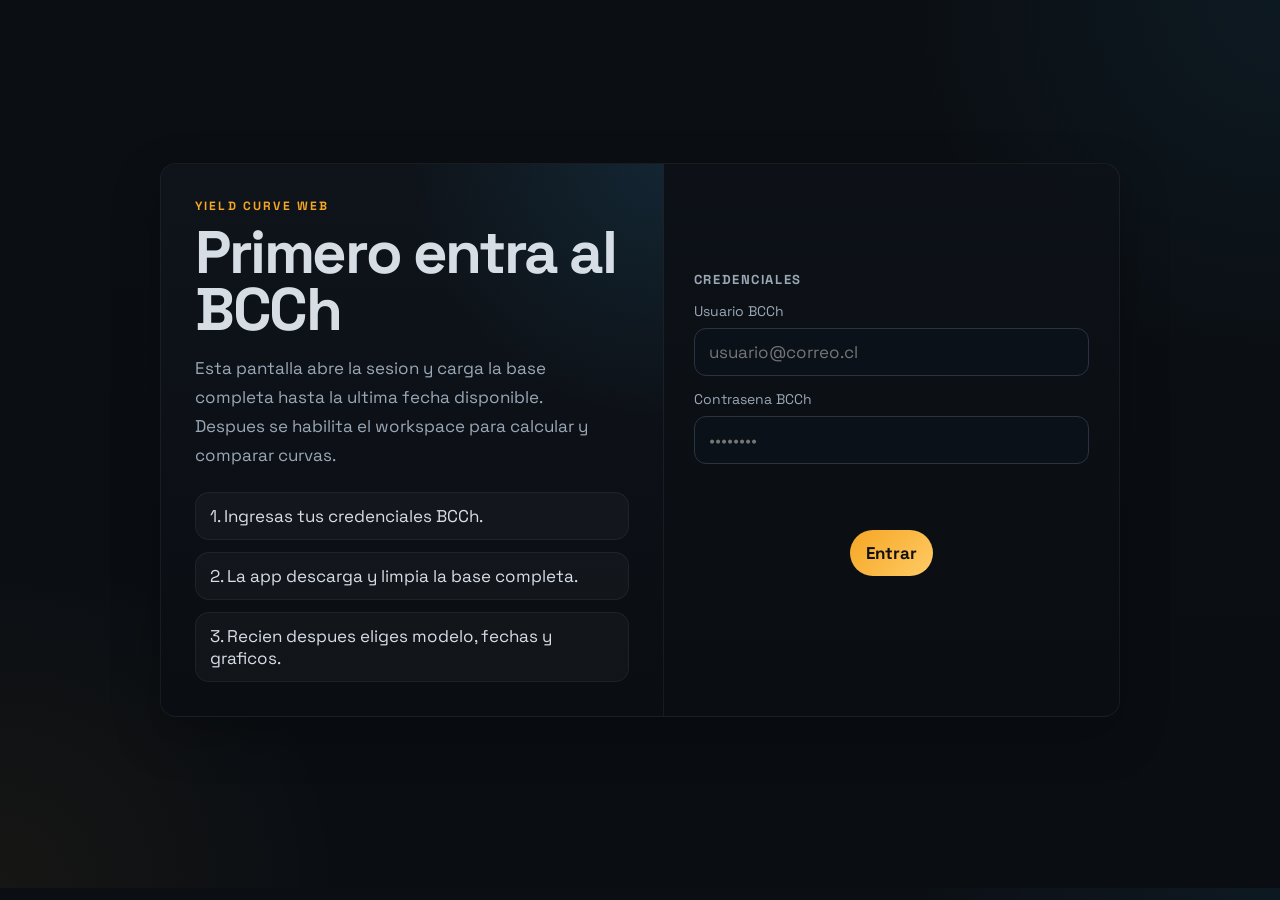
==== docs/index.html @ e5b8d844 "Publish static frontend from docs for GitHub Pages" ====
<!doctype html>
<html lang="es">
<head>
  <meta charset="utf-8" />
  <meta name="viewport" content="width=device-width, initial-scale=1" />
  <title>Yield Curve Web</title>
  <script src="https://cdn.plot.ly/plotly-2.35.2.min.js"></script>
  <script src="./config.js"></script>
  <link rel="preconnect" href="https://fonts.googleapis.com">
  <link rel="preconnect" href="https://fonts.gstatic.com" crossorigin>
  <link href="https://fonts.googleapis.com/css2?family=Space+Grotesk:wght@400;500;700&family=IBM+Plex+Mono:wght@400;500&display=swap" rel="stylesheet">
  <style>
    :root {
      --bg: #0b0f14;
      --panel: rgba(13, 18, 24, 0.96);
      --panel-2: rgba(10, 14, 19, 0.99);
      --line: #2a3441;
      --text: #d7dde5;
      --muted: #9aa7b5;
      --accent: #f5a623;
      --accent-2: #35c2ff;
      --accent-3: #7ae582;
      --shadow: 0 28px 90px rgba(0, 0, 0, 0.38);
    }
    * { box-sizing: border-box; }
    html, body {
      margin: 0;
      background:
        radial-gradient(circle at 100% 0%, rgba(53,194,255,.06), transparent 24%),
        radial-gradient(circle at 0% 100%, rgba(245,166,35,.05), transparent 22%),
        linear-gradient(180deg, #0b0f14 0%, #0a0e13 100%);
      color: var(--text);
      font-family: "Space Grotesk", sans-serif;
      font-size: 17px;
    }
    .shell {
      max-width: 1760px;
      margin: 0 auto;
      padding: 16px 18px 24px;
    }
    .hidden {
      display: none !important;
    }
    .hero {
      background: linear-gradient(180deg, var(--panel), var(--panel-2));
      border: 1px solid rgba(255,255,255,.06);
      border-radius: 16px;
      box-shadow: 0 18px 48px rgba(0, 0, 0, 0.28);
      padding: 22px 24px;
      margin-bottom: 14px;
    }
    .eyebrow {
      color: var(--accent);
      text-transform: uppercase;
      letter-spacing: .18em;
      font-size: 12px;
      font-weight: 700;
      margin-bottom: 10px;
    }
    h1 {
      margin: 0;
      font-size: clamp(34px, 5vw, 60px);
      line-height: .95;
      letter-spacing: -.04em;
    }
    .hero-copy {
      margin-top: 14px;
      color: var(--muted);
      max-width: 900px;
      line-height: 1.6;
    }
    .layout {
      display: block;
    }
    .auth-shell {
      min-height: calc(100vh - 52px);
      display: grid;
      place-items: center;
    }
    .card {
      background: linear-gradient(180deg, var(--panel), var(--panel-2));
      border: 1px solid rgba(255,255,255,.06);
      border-radius: 16px;
      box-shadow: 0 18px 48px rgba(0, 0, 0, 0.28);
    }
    .auth-card {
      width: min(960px, 100%);
      display: grid;
      grid-template-columns: 1.05fr .95fr;
      overflow: hidden;
    }
    .auth-hero {
      padding: 34px;
      border-right: 1px solid rgba(255,255,255,.06);
      background:
        radial-gradient(circle at top right, rgba(53,194,255,.10), transparent 34%),
        linear-gradient(180deg, rgba(15, 20, 27, 0.99), rgba(10, 14, 19, 0.99));
    }
    .auth-copy {
      margin-top: 16px;
      max-width: 420px;
      line-height: 1.7;
      color: var(--muted);
    }
    .auth-list {
      margin: 22px 0 0;
      padding: 0;
      list-style: none;
      display: grid;
      gap: 12px;
      color: var(--text);
    }
    .auth-list li {
      padding: 12px 14px;
      border-radius: 14px;
      background: rgba(255,255,255,.03);
      border: 1px solid rgba(255,255,255,.05);
    }
    .auth-form {
      padding: 30px;
      display: flex;
      flex-direction: column;
      justify-content: center;
    }
    .auth-actions {
      display: flex;
      gap: 10px;
      flex-wrap: wrap;
      margin-top: 52px;
      justify-content: center;
    }
    .auth-status {
      margin-top: 14px;
      min-height: 20px;
      color: var(--muted);
      font-size: 13px;
      text-align: center;
    }
    .main {
      padding: 14px 18px 22px;
    }
    .section-title {
      margin: 0 0 14px;
      color: var(--muted);
      font-size: 13px;
      text-transform: uppercase;
      letter-spacing: .12em;
    }
    .field {
      margin-bottom: 14px;
    }
    .field label {
      display: block;
      font-size: 14px;
      color: var(--muted);
      margin-bottom: 8px;
    }
    .field input, .field select {
      width: 100%;
      background: #0a1118;
      color: var(--text);
      border: 1px solid var(--line);
      border-radius: 12px;
      padding: 12px 14px;
      font: inherit;
      outline: none;
    }
    .field input:focus, .field select:focus {
      border-color: rgba(53,194,255,.55);
      box-shadow: 0 0 0 4px rgba(53,194,255,.12);
    }
    .chip-grid {
      display: flex;
      flex-wrap: wrap;
      gap: 8px;
    }
    .chip-grid.model-chips {
      padding: 12px;
      border: 1px solid rgba(255,255,255,.08);
      border-radius: 14px;
      background: #0a1118;
      min-height: 56px;
    }
    .chip {
      padding: 8px 12px;
      border-radius: 999px;
      border: 1px solid rgba(255,255,255,.08);
      background: rgba(255,255,255,.03);
      color: var(--text);
      font-size: 12px;
      cursor: pointer;
      user-select: none;
    }
    .chip.active {
      background: rgba(245,166,35,.12);
      color: #ffd57a;
      border-color: rgba(245,166,35,.35);
    }
    .btn-row {
      display: flex;
      gap: 10px;
      flex-wrap: wrap;
      margin-top: 18px;
    }
    .btn {
      border: 0;
      border-radius: 999px;
      padding: 12px 16px;
      font: inherit;
      font-weight: 700;
      cursor: pointer;
    }
    .btn-primary {
      background: linear-gradient(135deg, var(--accent), #ffcb66);
      color: #111;
    }
    .btn-ghost {
      background: rgba(255,255,255,.04);
      color: var(--text);
      border: 1px solid rgba(255,255,255,.08);
    }
    .tabs {
      display: flex;
      gap: 22px;
      flex-wrap: wrap;
      margin-bottom: 18px;
      padding-bottom: 10px;
      border-bottom: 1px solid rgba(255,255,255,.08);
    }
    .tab {
      padding: 6px 0 10px;
      border-radius: 0;
      border: 0;
      color: var(--muted);
      cursor: pointer;
      font-weight: 700;
      font-size: 15px;
      position: relative;
    }
    .tab.active {
      color: var(--text);
      background: transparent;
    }
    .tab.active::after {
      content: "";
      position: absolute;
      left: 0;
      right: 0;
      bottom: -11px;
      height: 2px;
      background: #ff5c5c;
      border-radius: 999px;
    }
    .tabpanel {
      display: none;
    }
    .tabpanel.active {
      display: block;
    }
    .copy-block {
      color: var(--muted);
      line-height: 1.7;
      margin-bottom: 22px;
      max-width: 980px;
    }
    .copy-block h2 {
      margin: 0 0 14px;
      color: var(--text);
      font-size: 30px;
      letter-spacing: -.03em;
    }
    .copy-block h3 {
      margin: 28px 0 12px;
      color: var(--text);
      font-size: 18px;
      letter-spacing: -.02em;
    }
    .copy-block p,
    .copy-block ul {
      margin: 0 0 12px;
    }
    .copy-block ul {
      padding-left: 18px;
    }
    .copy-block code {
      padding: 2px 6px;
      border-radius: 8px;
      background: rgba(53,194,255,.09);
      border: 1px solid rgba(53,194,255,.15);
      color: #8ce7ff;
      font-family: "IBM Plex Mono", monospace;
      font-size: 12px;
    }
    .copy-block .model-label {
      display: inline-block;
      margin: 8px 0 4px;
      padding: 4px 8px;
      border-radius: 8px;
      background: rgba(245,166,35,.1);
      border: 1px solid rgba(245,166,35,.16);
      color: #ffd57a;
      font-family: "IBM Plex Mono", monospace;
      font-size: 12px;
      font-weight: 700;
    }
    .table-wrap {
      overflow: auto;
      border: 1px solid rgba(255,255,255,.06);
      border-radius: 16px;
      background: #0a0f14;
    }
    .data-toolbar {
      display: flex;
      gap: 12px;
      justify-content: space-between;
      align-items: center;
      flex-wrap: wrap;
      margin-bottom: 14px;
    }
    .data-controls {
      display: flex;
      gap: 12px;
      align-items: center;
      flex-wrap: wrap;
    }
    .mini-field {
      display: flex;
      gap: 8px;
      align-items: center;
      color: var(--muted);
      font-size: 13px;
    }
    .mini-field select {
      min-width: 140px;
      background: #0a1118;
      color: var(--text);
      border: 1px solid var(--line);
      border-radius: 10px;
      padding: 10px 12px;
      font: inherit;
    }
    .compare-picker {
      display: flex;
      gap: 10px;
      align-items: center;
      flex-wrap: wrap;
      margin-bottom: 10px;
    }
    .compare-picker select {
      flex: 1 1 180px;
      background: #0a1118;
      color: var(--text);
      border: 1px solid var(--line);
      border-radius: 12px;
      padding: 12px 14px;
      font: inherit;
      outline: none;
    }
    table {
      width: 100%;
      border-collapse: collapse;
      min-width: 760px;
    }
    th, td {
      padding: 12px 14px;
      border-bottom: 1px solid rgba(255,255,255,.06);
      text-align: left;
      font-size: 13px;
    }
    th {
      color: var(--muted);
      font-weight: 700;
      position: sticky;
      top: 0;
      background: #11161d;
    }
    .data-summary {
      margin-bottom: 14px;
      color: var(--muted);
      font-size: 13px;
    }
    .toolbar {
      display: flex;
      gap: 12px;
      justify-content: space-between;
      align-items: center;
      flex-wrap: wrap;
      margin-bottom: 12px;
      padding-bottom: 12px;
      border-bottom: 1px solid rgba(255,255,255,.06);
    }
    .model-heading {
      margin: 0 0 12px;
      color: var(--text);
      font-size: 22px;
      letter-spacing: -.02em;
    }
    .model-form {
      display: grid;
      gap: 12px;
      margin-bottom: 14px;
    }
    .model-grid {
      display: grid;
      grid-template-columns: 1fr 1fr;
      gap: 14px;
      margin-top: 10px;
    }
    .chart-card-title {
      margin: 0 0 10px;
      color: var(--text);
      font-size: 16px;
      font-weight: 700;
    }
    .download-row {
      display: grid;
      grid-template-columns: 1fr 1fr;
      gap: 18px;
      margin-top: 14px;
    }
    .download-row.single {
      grid-template-columns: 1fr;
    }
    .hidden-download {
      visibility: hidden;
    }
    .badges {
      display: flex;
      gap: 10px;
      flex-wrap: wrap;
    }
    .badge {
      font-family: "IBM Plex Mono", monospace;
      font-size: 12px;
      color: var(--muted);
      padding: 8px 10px;
      border-radius: 999px;
      background: rgba(255,255,255,.03);
      border: 1px solid rgba(255,255,255,.06);
    }
    .chart {
      width: 100%;
      height: 540px;
      border-radius: 14px;
      overflow: hidden;
      background: #11161d;
    }
    .chart + .chart {
      margin-top: 16px;
    }
    .status {
      margin-top: 14px;
      font-size: 13px;
      color: var(--muted);
      min-height: 20px;
    }
    @media (max-width: 1080px) {
      .auth-card { grid-template-columns: 1fr; }
      .auth-hero { border-right: 0; border-bottom: 1px solid rgba(255,255,255,.06); }
      .model-grid, .download-row { grid-template-columns: 1fr; }
      .chart { height: 430px; }
    }
  </style>
</head>
<body>
  <div class="shell">
    <section class="auth-shell" id="authScreen">
      <div class="card auth-card">
        <div class="auth-hero">
          <div class="eyebrow">Yield Curve Web</div>
          <h1>Primero entra al BCCh</h1>
          <div class="auth-copy">
            Esta pantalla abre la sesion y carga la base completa hasta la ultima fecha disponible. Despues se habilita el workspace para calcular y comparar curvas.
          </div>
          <ul class="auth-list">
            <li>1. Ingresas tus credenciales BCCh.</li>
            <li>2. La app descarga y limpia la base completa.</li>
            <li>3. Recien despues eliges modelo, fechas y graficos.</li>
          </ul>
        </div>
        <div class="auth-form">
          <h3 class="section-title">Credenciales</h3>
          <div class="field">
            <label>Usuario BCCh</label>
            <input id="user" type="text" placeholder="usuario@correo.cl" />
          </div>
          <div class="field">
            <label>Contrasena BCCh</label>
            <input id="password" type="password" placeholder="••••••••" />
          </div>
          <div class="auth-actions">
            <button class="btn btn-primary" id="loginBtn">Entrar</button>
          </div>
          <div class="auth-status" id="authStatus"></div>
        </div>
      </div>
    </section>

    <section class="hero hidden" id="workspaceHero">
      <div class="eyebrow">Yield Curve Web</div>
      <h1>Workspace de curvas</h1>
      <div class="hero-copy">
        La base ya esta cargada. Ahora puedes elegir modelo, ajustar parametros y graficar varias fechas sin volver a autenticarte.
      </div>
    </section>

    <section class="layout hidden" id="workspaceLayout">
      <main class="card main">
        <div class="tabs">
          <div class="tab active" data-panel="modelo">Modelo</div>
          <div class="tab" data-panel="datos">Datos</div>
          <div class="tab" data-panel="nelson-siegel">Nelson-Siegel</div>
          <div class="tab" data-panel="svensson">Svensson</div>
          <div class="tab" data-panel="cubic-spline">Cubic spline</div>
        </div>

        <div class="tabpanel active" id="panel-modelo">
          <div class="copy-block">
            <h3>Qué hace la app</h3>
            <p>Esta app estima una curva de tasas a partir de observaciones efectivas de mercado.</p>
            <p>Usa varios enfoques:</p>
            <ul>
              <li><code>Nelson-Siegel clásico</code>: ajusta factores <code>level</code>, <code>slope</code> y <code>curvature</code> por fecha.</li>
              <li><code>Nelson-Siegel-Svensson</code>: extiende Nelson-Siegel con un segundo factor de curvatura.</li>
              <li><code>Cubic spline</code>: interpola una curva suave directamente sobre los nodos observados.</li>
            </ul>

            <h3>Cómo entran los datos</h3>
            <p>La app trabaja solo con datos efectivos.</p>
            <ul>
              <li><code>BCCh</code>: descarga series desde el servicio <code>SieteRestWS</code> usando tus credenciales.</li>
              <li><code>CSV</code>: en la versión Streamlit permite cargar un archivo local con columna <code>Date</code> y columnas de tasas.</li>
            </ul>
            <p>En esta web, la base se carga primero desde BCCh y luego se usa el dataset limpio para todos los calculos.</p>

            <h3>Limpieza de datos</h3>
            <p>Antes de estimar, la app:</p>
            <ul>
              <li>convierte <code>Date</code> a fecha</li>
              <li>convierte las columnas de tasas a numericas</li>
              <li>elimina cualquier fila que tenga <code>NA</code> en alguna tasa seleccionada</li>
            </ul>
            <p>Las curvas se calculan sobre el dataset limpio que ves en la pestana <code>Datos</code>.</p>

            <h3>Cómo se calcula cada modelo</h3>
            <div class="model-label">Nelson-Siegel</div>
            <ul>
              <li>toma una seccion transversal de tasas por fecha</li>
              <li>construye las cargas de <code>level</code>, <code>slope</code> y <code>curvature</code></li>
              <li>usa <code>lambda = 0.0609</code> fijo, siguiendo el notebook original</li>
              <li>estima los betas por minimos cuadrados</li>
              <li>reconstruye una curva continua sobre la duracion</li>
            </ul>

            <div class="model-label">Svensson</div>
            <ul>
              <li>agrega un cuarto factor de curvatura</li>
              <li>usa dos parametros <code>lambda</code></li>
              <li>estima betas por minimos cuadrados</li>
            </ul>

            <div class="model-label">Cubic spline</div>
            <ul>
              <li>toma solo las tasas observadas disponibles</li>
              <li>ajusta una interpolacion cubica natural</li>
              <li>produce una curva suave sin factores latentes</li>
            </ul>

            <h3>Cómo leer los gráficos</h3>
            <ul>
              <li><code>Tasas observadas</code>: puntos efectivos disponibles en la fecha elegida.</li>
              <li><code>Curva estimada</code>: linea ajustada por el modelo.</li>
              <li><code>Factores</code>: evolucion temporal de los parametros estimados.</li>
            </ul>
          </div>
        </div>

        <div class="tabpanel" id="panel-datos">
          <h2 style="margin: 0 0 14px; font-size: 26px; letter-spacing: -.03em;">Datos limpios usados en la estimación</h2>
          <div class="data-summary" id="dataSummary">Base no cargada.</div>
          <div class="data-toolbar">
            <div class="data-controls">
              <label class="mini-field">
                Ordenar por
                <select id="dataSortColumn"></select>
              </label>
              <label class="mini-field">
                Orden
                <select id="dataSortDirection">
                  <option value="desc">Descendente</option>
                  <option value="asc">Ascendente</option>
                </select>
              </label>
              <label class="mini-field">
                Filas
                <select id="dataRowLimit">
                  <option value="10" selected>10</option>
                  <option value="25">25</option>
                  <option value="50">50</option>
                  <option value="100">100</option>
                </select>
              </label>
            </div>
            <a class="btn btn-ghost hidden" id="downloadCleanDataBtn" href="#" download="rates_input_clean.csv">Descargar datos limpios</a>
          </div>
          <div class="table-wrap">
            <table id="dataTable">
              <thead id="dataTableHead"></thead>
              <tbody id="dataTableBody"></tbody>
            </table>
          </div>
        </div>

        <div class="tabpanel" id="panel-nelson-siegel">
          <h2 class="model-heading">Ajuste Nelson-Siegel clásico</h2>
          <div class="model-form">
            <div class="field">
              <label>Columnas para ajuste</label>
              <div id="nsColumns" class="chip-grid model-chips"></div>
            </div>
            <div class="field">
              <label>Lambda</label>
              <input id="nsLambda" type="number" step="0.0001" value="0.0609" />
            </div>
            <div class="field">
              <label>Fecha base</label>
              <select id="nsBaseDate"></select>
            </div>
            <div class="field">
              <label>Fechas a comparar</label>
              <div class="compare-picker">
                <select id="nsCompareYear"></select>
                <select id="nsCompareMonth"></select>
                <select id="nsCompareDay"></select>
              </div>
              <div id="nsCompareDates" class="chip-grid model-chips"></div>
            </div>
            <div class="btn-row">
              <button class="btn btn-primary" id="nsRunBtn" disabled>Actualizar Nelson-Siegel</button>
            </div>
          </div>
          <div class="toolbar">
            <div class="badges">
              <div class="badge" id="metaRows">Filas: -</div>
              <div class="badge" id="metaCols">Series: -</div>
            </div>
          </div>
          <div class="model-grid">
            <div>
              <div class="chart-card-title">Factores estimados</div>
              <div id="factorChart" class="chart"></div>
            </div>
            <div>
              <div class="chart-card-title">Curvas Nelson-Siegel</div>
              <div id="curveChart" class="chart"></div>
            </div>
          </div>
          <div class="download-row">
            <a class="btn btn-ghost hidden-download" id="nsBetasDownload" href="#" download="nelson_siegel_betas.csv">Descargar betas</a>
            <a class="btn btn-ghost hidden-download" id="nsCurvesDownload" href="#" download="nelson_siegel_curves.csv">Descargar curvas</a>
          </div>
          <div class="status" id="status"></div>
        </div>

        <div class="tabpanel" id="panel-svensson">
          <h2 class="model-heading">Nelson-Siegel-Svensson</h2>
          <div class="model-form">
            <div class="field">
              <label>Columnas para Svensson</label>
              <div id="svColumns" class="chip-grid model-chips"></div>
            </div>
            <div class="field">
              <label>Lambda 1</label>
              <input id="svLambda1" type="number" step="0.0001" value="0.0609" />
            </div>
            <div class="field">
              <label>Lambda 2</label>
              <input id="svLambda2" type="number" step="0.0001" value="0.2000" />
            </div>
            <div class="field">
              <label>Fecha base</label>
              <select id="svBaseDate"></select>
            </div>
            <div class="field">
              <label>Fechas a comparar</label>
              <div class="compare-picker">
                <select id="svCompareYear"></select>
                <select id="svCompareMonth"></select>
                <select id="svCompareDay"></select>
              </div>
              <div id="svCompareDates" class="chip-grid model-chips"></div>
            </div>
            <div class="btn-row">
              <button class="btn btn-primary" id="svRunBtn" disabled>Actualizar Svensson</button>
            </div>
          </div>
          <div class="toolbar">
            <div class="badges">
              <div class="badge" id="metaRowsSv">Filas: -</div>
              <div class="badge" id="metaColsSv">Series: -</div>
            </div>
          </div>
          <div class="model-grid">
            <div>
              <div class="chart-card-title">Factores estimados</div>
              <div id="factorChartSv" class="chart"></div>
            </div>
            <div>
              <div class="chart-card-title">Curvas Svensson</div>
              <div id="curveChartSv" class="chart"></div>
            </div>
          </div>
          <div class="download-row">
            <a class="btn btn-ghost hidden-download" id="svBetasDownload" href="#" download="svensson_betas.csv">Descargar betas</a>
            <a class="btn btn-ghost hidden-download" id="svCurvesDownload" href="#" download="svensson_curves.csv">Descargar curvas</a>
          </div>
          <div class="status" id="statusSv"></div>
        </div>

        <div class="tabpanel" id="panel-cubic-spline">
          <h2 class="model-heading">Cubic spline</h2>
          <div class="model-form">
            <div class="field">
              <label>Columnas para Cubic spline</label>
              <div id="splineColumns" class="chip-grid model-chips"></div>
            </div>
            <div class="field">
              <label>Fecha base</label>
              <select id="splineBaseDate"></select>
            </div>
            <div class="field">
              <label>Fechas a comparar</label>
              <div class="compare-picker">
                <select id="splineCompareYear"></select>
                <select id="splineCompareMonth"></select>
                <select id="splineCompareDay"></select>
              </div>
              <div id="splineCompareDates" class="chip-grid model-chips"></div>
            </div>
            <div class="btn-row">
              <button class="btn btn-primary" id="splineRunBtn" disabled>Actualizar Cubic spline</button>
            </div>
          </div>
          <div class="toolbar">
            <div class="badges">
              <div class="badge" id="metaRowsSpline">Filas: -</div>
              <div class="badge" id="metaColsSpline">Series: -</div>
            </div>
          </div>
          <div class="model-grid">
            <div>
              <div class="chart-card-title">Curvas interpoladas</div>
              <div id="curveChartSpline" class="chart"></div>
            </div>
            <div>
              <div class="chart-card-title">Observadas</div>
              <div id="factorChartSpline" class="chart"></div>
            </div>
          </div>
          <div class="download-row single">
            <a class="btn btn-ghost hidden-download" id="splineCurvesDownload" href="#" download="cubic_spline_curves.csv">Descargar curvas</a>
          </div>
          <div class="status" id="statusSpline"></div>
        </div>
      </main>
    </section>
  </div>

  <script>
    const API_BASE = (window.YIELD_API_BASE_URL || "http://127.0.0.1:8000").replace(/\/$/, "");
    const DEFAULT_COLUMNS = ["TPM", "SPC_03Y", "SPC_06Y", "SPC_1Y", "SPC_2Y", "SPC_3Y", "SPC_4Y", "SPC_5Y", "SPC_10Y"];
    const tabs = document.querySelectorAll(".tab");
    const panels = document.querySelectorAll(".tabpanel");
    const authScreen = document.getElementById("authScreen");
    const workspaceHero = document.getElementById("workspaceHero");
    const workspaceLayout = document.getElementById("workspaceLayout");
    let currentData = null;
    let currentSampleRows = [];
    const currentCalculations = {
      "nelson-siegel": null,
      "svensson": null,
      "cubic-spline": null,
    };

    const modelConfigs = {
      "nelson-siegel": {
        columnsSelect: "nsColumns",
        baseDate: "nsBaseDate",
        compareYear: "nsCompareYear",
        compareMonth: "nsCompareMonth",
        compareDay: "nsCompareDay",
        compareDates: "nsCompareDates",
        runBtn: "nsRunBtn",
        curveChart: "curveChart",
        factorChart: "factorChart",
        status: "status",
        metaRows: "metaRows",
        metaCols: "metaCols",
        lambdaValue: "nsLambda",
        betasDownload: "nsBetasDownload",
        curvesDownload: "nsCurvesDownload",
      },
      "svensson": {
        columnsSelect: "svColumns",
        baseDate: "svBaseDate",
        compareYear: "svCompareYear",
        compareMonth: "svCompareMonth",
        compareDay: "svCompareDay",
        compareDates: "svCompareDates",
        runBtn: "svRunBtn",
        curveChart: "curveChartSv",
        factorChart: "factorChartSv",
        status: "statusSv",
        metaRows: "metaRowsSv",
        metaCols: "metaColsSv",
        lambda1: "svLambda1",
        lambda2: "svLambda2",
        betasDownload: "svBetasDownload",
        curvesDownload: "svCurvesDownload",
      },
      "cubic-spline": {
        columnsSelect: "splineColumns",
        baseDate: "splineBaseDate",
        compareYear: "splineCompareYear",
        compareMonth: "splineCompareMonth",
        compareDay: "splineCompareDay",
        compareDates: "splineCompareDates",
        runBtn: "splineRunBtn",
        curveChart: "curveChartSpline",
        factorChart: "factorChartSpline",
        status: "statusSpline",
        metaRows: "metaRowsSpline",
        metaCols: "metaColsSpline",
        curvesDownload: "splineCurvesDownload",
      },
    };

    function api(path) {
      return `${API_BASE}${path}`;
    }

    function setLoggedIn(loggedIn) {
      authScreen.classList.toggle("hidden", loggedIn);
      workspaceHero.classList.toggle("hidden", !loggedIn);
      workspaceLayout.classList.toggle("hidden", !loggedIn);
    }

    function setControlsEnabled(enabled) {
      Object.values(modelConfigs).forEach(config => {
        document.getElementById(config.runBtn).disabled = !enabled;
        document.getElementById(config.baseDate).disabled = !enabled;
        document.getElementById(config.compareYear).disabled = !enabled;
        document.getElementById(config.compareMonth).disabled = !enabled;
        document.getElementById(config.compareDay).disabled = !enabled;
        document.getElementById(config.compareDates).style.pointerEvents = enabled ? "auto" : "none";
        document.getElementById(config.compareDates).style.opacity = enabled ? "1" : "0.55";
        document.getElementById(config.columnsSelect).style.pointerEvents = enabled ? "auto" : "none";
        document.getElementById(config.columnsSelect).style.opacity = enabled ? "1" : "0.55";
        if (config.lambdaValue) document.getElementById(config.lambdaValue).disabled = !enabled;
        if (config.lambda1) document.getElementById(config.lambda1).disabled = !enabled;
        if (config.lambda2) document.getElementById(config.lambda2).disabled = !enabled;
      });
    }

    function activatePanel(panelName) {
      tabs.forEach(tab => tab.classList.toggle("active", tab.dataset.panel === panelName));
      panels.forEach(panel => panel.classList.toggle("active", panel.id === `panel-${panelName}`));
    }

    function modelUI(modelName) {
      const config = modelConfigs[modelName];
      return {
        status: document.getElementById(config.status),
        curveChart: config.curveChart,
        factorChart: config.factorChart,
        metaRows: document.getElementById(config.metaRows),
        metaCols: document.getElementById(config.metaCols),
      };
    }

    function updateModelMeta(modelName, rowsUsed, columns) {
      const ui = modelUI(modelName);
      ui.metaRows.textContent = `Filas: ${rowsUsed}`;
      ui.metaCols.textContent = `Series: ${columns.join(", ")}`;
    }

    function selectedColumns(modelName) {
      return [...document.getElementById(modelConfigs[modelName].columnsSelect).querySelectorAll(".chip.active")]
        .map(chip => chip.dataset.value);
    }

    function populateModelColumns(columns) {
      Object.values(modelConfigs).forEach(config => {
        const container = document.getElementById(config.columnsSelect);
        container.innerHTML = "";
        columns.forEach(column => {
          const chip = document.createElement("button");
          chip.type = "button";
          chip.className = "chip active";
          chip.dataset.value = column;
          chip.textContent = column;
          chip.addEventListener("click", () => {
            chip.classList.toggle("active");
          });
          container.appendChild(chip);
        });
      });
    }

    function fillDataSortColumns(columns) {
      const sortSelect = document.getElementById("dataSortColumn");
      sortSelect.innerHTML = "";
      columns.forEach(column => {
        const option = document.createElement("option");
        option.value = column;
        option.textContent = column;
        sortSelect.appendChild(option);
      });
      if (columns.includes("Date")) {
        sortSelect.value = "Date";
      }
    }

    function renderSampleTable(rows) {
      const head = document.getElementById("dataTableHead");
      const body = document.getElementById("dataTableBody");
      head.innerHTML = "";
      body.innerHTML = "";
      if (!rows || rows.length === 0) {
        document.getElementById("dataSummary").textContent = "No hay filas disponibles para mostrar.";
        return;
      }

      const columns = Object.keys(rows[0]);
      const headRow = document.createElement("tr");
      columns.forEach(column => {
        const th = document.createElement("th");
        th.textContent = column;
        headRow.appendChild(th);
      });
      head.appendChild(headRow);

      rows.forEach(row => {
        const tr = document.createElement("tr");
        columns.forEach(column => {
          const td = document.createElement("td");
          const value = row[column];
          td.textContent = typeof value === "number" ? value.toFixed(4) : value;
          tr.appendChild(td);
        });
        body.appendChild(tr);
      });
    }

    function updateDataTable() {
      if (!currentSampleRows || currentSampleRows.length === 0) {
        renderSampleTable([]);
        return;
      }

      const sortColumn = document.getElementById("dataSortColumn").value || "Date";
      const sortDirection = document.getElementById("dataSortDirection").value || "desc";
      const rowLimit = Number(document.getElementById("dataRowLimit").value || 25);
      const sortedRows = [...currentSampleRows].sort((left, right) => {
        const a = left[sortColumn];
        const b = right[sortColumn];
        if (sortColumn === "Date") {
          return sortDirection === "asc"
            ? String(a).localeCompare(String(b))
            : String(b).localeCompare(String(a));
        }
        const aNum = Number(a);
        const bNum = Number(b);
        return sortDirection === "asc" ? aNum - bNum : bNum - aNum;
      });
      renderSampleTable(sortedRows.slice(0, rowLimit));
    }

    tabs.forEach(tab => {
      tab.addEventListener("click", () => {
        activatePanel(tab.dataset.panel);
      });
    });

    function curveTraces(curves) {
      const palette = [
        { line: "#f5a623", point: "#ffd166" },
        { line: "#35c2ff", point: "#7ae582" },
        { line: "#ff6b6b", point: "#c7f464" },
        { line: "#c792ea", point: "#82aaff" },
        { line: "#f78c6c", point: "#89ddff" },
        { line: "#addb67", point: "#f07178" }
      ];
      const traces = [];
      curves.forEach((curve, idx) => {
        const colors = palette[idx % palette.length];
        traces.push({
          x: curve.curve_months,
          y: curve.estimated,
          type: "scatter",
          mode: "lines",
          name: `Estimada ${curve.date}`,
          line: { color: colors.line, width: 3 },
          hovertemplate: "Madurez: %{x} meses<br>Tasa estimada: %{y:.4f}<extra></extra>"
        });
        traces.push({
          x: curve.observed_months,
          y: curve.observed,
          type: "scatter",
          mode: "lines+markers",
          name: `Observada ${curve.date}`,
          line: { color: colors.point, width: 1.5, dash: "dot" },
          marker: { color: colors.point, size: 9, line: { color: "#081018", width: 1 } },
          hovertemplate: "Madurez: %{x} meses<br>Tasa observada: %{y:.4f}<extra></extra>"
        });
      });
      return traces;
    }

    function factorTraces(factors) {
      const colors = ["#f5a623", "#35c2ff", "#ffd166", "#7ae582"];
      return factors.map((factor, idx) => ({
        x: factor.dates,
        y: factor.values,
        type: "scatter",
        mode: "lines",
        name: factor.name,
        line: { color: colors[idx % colors.length], width: 2 },
        hovertemplate: "Fecha: %{x}<br>Valor: %{y:.4f}<extra></extra>"
      }));
    }

    function populateDateSelectors(dates) {
      Object.values(modelConfigs).forEach(config => {
        const baseDate = document.getElementById(config.baseDate);
        const compareYear = document.getElementById(config.compareYear);
        const compareMonth = document.getElementById(config.compareMonth);
        const compareDay = document.getElementById(config.compareDay);
        const compareDates = document.getElementById(config.compareDates);
        baseDate.innerHTML = "";
        compareYear.innerHTML = "";
        compareMonth.innerHTML = "";
        compareDay.innerHTML = "";
        compareDates.innerHTML = "";

        dates.forEach((date, index) => {
          const option = document.createElement("option");
          option.value = date;
          option.textContent = date;
          if (index === dates.length - 1) option.selected = true;
          baseDate.appendChild(option);
        });

        initializeCompareSelectors(config, dates);
      });
    }

    function fillSelect(selectElement, placeholderText, values) {
      selectElement.innerHTML = "";
      const placeholder = document.createElement("option");
      placeholder.value = "";
      placeholder.textContent = placeholderText;
      placeholder.selected = true;
      selectElement.appendChild(placeholder);
      values.forEach(value => {
        const option = document.createElement("option");
        option.value = value;
        option.textContent = value;
        selectElement.appendChild(option);
      });
    }

    function initializeCompareSelectors(config, dates) {
      const compareYear = document.getElementById(config.compareYear);
      const compareMonth = document.getElementById(config.compareMonth);
      const compareDay = document.getElementById(config.compareDay);
      const years = [...new Set(dates.map(date => date.slice(0, 4)))];
      fillSelect(compareYear, "Año", years);
      fillSelect(compareMonth, "Mes", []);
      fillSelect(compareDay, "Día", []);
    }

    function updateCompareMonthOptions(config, dates) {
      const compareYear = document.getElementById(config.compareYear).value;
      const compareMonth = document.getElementById(config.compareMonth);
      const compareDay = document.getElementById(config.compareDay);
      if (!compareYear) {
        fillSelect(compareMonth, "Mes", []);
        fillSelect(compareDay, "Día", []);
        return;
      }

      const months = [...new Set(
        dates
          .filter(date => date.startsWith(compareYear + "-"))
          .map(date => date.slice(5, 7))
      )];
      fillSelect(compareMonth, "Mes", months);
      fillSelect(compareDay, "Día", []);
    }

    function updateCompareDayOptions(config, dates) {
      const compareYear = document.getElementById(config.compareYear).value;
      const compareMonth = document.getElementById(config.compareMonth).value;
      const compareDay = document.getElementById(config.compareDay);
      if (!compareYear || !compareMonth) {
        fillSelect(compareDay, "Día", []);
        return;
      }

      const days = dates
        .filter(date => date.startsWith(`${compareYear}-${compareMonth}-`))
        .map(date => date.slice(8, 10));
      fillSelect(compareDay, "Día", days);
    }

    function addCompareDateChip(containerId, date, modelName) {
      const container = document.getElementById(containerId);
      if ([...container.querySelectorAll(".chip")].some(chip => chip.dataset.value === date)) {
        return;
      }
      if (container.querySelectorAll(".chip").length >= 5) {
        return;
      }

      const chip = document.createElement("button");
      chip.type = "button";
      chip.className = "chip active";
      chip.dataset.value = date;
      chip.textContent = `${date} ×`;
      chip.addEventListener("click", () => {
        chip.remove();
        if (currentCalculations[modelName]) {
          plotCurves(modelName);
        }
      });
      container.appendChild(chip);
      if (currentCalculations[modelName]) {
        plotCurves(modelName);
      }
    }

    function csvUrlFromRows(rows) {
      if (!rows || rows.length === 0) {
        return null;
      }
      const headers = Object.keys(rows[0]);
      const lines = [
        headers.join(","),
        ...rows.map(row => headers.map(header => row[header] ?? "").join(",")),
      ];
      return URL.createObjectURL(new Blob([lines.join("\n")], { type: "text/csv;charset=utf-8;" }));
    }

    function buildCurveDownloadRows(curves) {
      const rows = [];
      curves.forEach(curve => {
        curve.curve_months.forEach((month, idx) => {
          rows.push({
            Date: curve.date,
            MaturityMonths: month,
            EstimatedRate: curve.estimated[idx],
          });
        });
        curve.observed_months.forEach((month, idx) => {
          rows.push({
            Date: curve.date,
            MaturityMonths: month,
            ObservedRate: curve.observed[idx],
          });
        });
      });
      return rows;
    }

    function setDownloadLink(elementId, rows) {
      const element = document.getElementById(elementId);
      const url = csvUrlFromRows(rows);
      if (url) {
        element.href = url;
        element.classList.remove("hidden-download");
        element.classList.remove("hidden");
      } else {
        element.href = "#";
        element.classList.add("hidden-download");
      }
    }

    async function loginAndLoadData() {
      const authStatus = document.getElementById("authStatus");
      const status = modelUI("nelson-siegel").status;
      authStatus.textContent = "Cargando base BCCh...";
      status.textContent = "Cargando base BCCh...";
      currentData = null;
      Object.keys(currentCalculations).forEach(key => {
        currentCalculations[key] = null;
      });
      const payload = {
        user: document.getElementById("user").value,
        password: document.getElementById("password").value,
        start_date: "2005-01-01",
        columns: DEFAULT_COLUMNS
      };

      try {
        const response = await fetch(api("/api/login"), {
          method: "POST",
          headers: { "Content-Type": "application/json" },
          body: JSON.stringify(payload)
        });
        const data = await response.json();
        if (!response.ok) {
          throw new Error(data.detail || "No se pudo cargar la base.");
        }

        currentData = data;
        currentSampleRows = data.meta.sample_rows || [];
        populateModelColumns(data.meta.columns);
        updateModelMeta("nelson-siegel", data.meta.rows_used, data.meta.columns);
        updateModelMeta("svensson", data.meta.rows_used, data.meta.columns);
        updateModelMeta("cubic-spline", data.meta.rows_used, data.meta.columns);
        document.getElementById("dataSummary").textContent = `Filas originales: ${data.meta.raw_row_count} | Filas usadas: ${data.meta.rows_used} | Filas eliminadas por NA: ${data.meta.removed_rows}`;
        fillDataSortColumns(["Date", ...data.meta.columns]);
        updateDataTable();
        const downloadButton = document.getElementById("downloadCleanDataBtn");
        downloadButton.href = api(`/api/data/${data.data_id}/download`);
        downloadButton.classList.remove("hidden");
        populateDateSelectors(data.meta.available_dates);
        setControlsEnabled(true);
        setLoggedIn(true);
        activatePanel("modelo");
        authStatus.textContent = "";
        status.textContent = "Base cargada. Ahora configura modelo y presiona Calcular.";
      } catch (error) {
        authStatus.textContent = error.message;
        status.textContent = error.message;
      }
    }

    async function runModel(modelName) {
      const status = modelUI(modelName).status;
      if (!currentData) {
        status.textContent = "Primero debes entrar y cargar la base.";
        return;
      }

      if (selectedColumns(modelName).length < 3) {
        status.textContent = "Selecciona al menos 3 tasas para estimar el modelo.";
        return;
      }

      status.textContent = "Calculando modelo...";
      currentCalculations[modelName] = null;
      const payload = {
        data_id: currentData.data_id,
        model: modelName,
        columns: selectedColumns(modelName),
      };
      if (modelName === "nelson-siegel") {
        payload.lambda_value = Number(document.getElementById("nsLambda").value);
      }
      if (modelName === "svensson") {
        payload.lambda1 = Number(document.getElementById("svLambda1").value);
        payload.lambda2 = Number(document.getElementById("svLambda2").value);
      }

      try {
        const response = await fetch(api("/api/calculate"), {
          method: "POST",
          headers: { "Content-Type": "application/json" },
          body: JSON.stringify(payload)
        });
        const data = await response.json();
        if (!response.ok) {
          throw new Error(data.detail || "No se pudo calcular.");
        }

        currentCalculations[modelName] = data;
        updateModelMeta(modelName, data.meta.rows_used, data.meta.columns);
        populateDateSelectors(data.meta.available_dates);
        activatePanel(modelName);
        await plotCurves(modelName);
      } catch (error) {
        status.textContent = error.message;
      }
    }

    async function plotCurves(modelName) {
      const status = modelUI(modelName).status;
      const currentCalculation = currentCalculations[modelName];
      if (!currentCalculation) {
        status.textContent = "Primero debes calcular el modelo.";
        return;
      }

      const config = modelConfigs[modelName];
      const baseDate = document.getElementById(config.baseDate).value;
      const compareDates = [...document.getElementById(config.compareDates).querySelectorAll(".chip.active")]
        .map(chip => chip.dataset.value);
      const payload = {
        calc_id: currentCalculation.calc_id,
        curve_dates: [baseDate, ...compareDates.filter(date => date !== baseDate)].slice(0, 6)
      };

      status.textContent = "Graficando...";
      try {
        const response = await fetch(api("/api/plot"), {
          method: "POST",
          headers: { "Content-Type": "application/json" },
          body: JSON.stringify(payload)
        });
        const data = await response.json();
        if (!response.ok) {
          throw new Error(data.detail || "No se pudo graficar.");
        }

        const ui = modelUI(modelName);
        Plotly.newPlot(ui.curveChart, curveTraces(data.curves), {
          paper_bgcolor: "#0b1016",
          plot_bgcolor: "#0f1822",
          margin: { l: 54, r: 20, t: 18, b: 52 },
          font: { color: "#dde7f1", family: "Space Grotesk, sans-serif" },
          legend: { orientation: "h", x: 0, y: 1.08, bgcolor: "rgba(0,0,0,0)" },
          xaxis: { title: "Madurez (meses)", range: [-5, 125], gridcolor: "#223548", zerolinecolor: "#223548" },
          yaxis: { title: "Tasa", gridcolor: "#223548", zerolinecolor: "#223548" }
        }, { responsive: true, displayModeBar: false });

        if (data.factors.length > 0) {
          Plotly.newPlot(ui.factorChart, factorTraces(data.factors), {
            paper_bgcolor: "#0b1016",
            plot_bgcolor: "#0f1822",
            margin: { l: 54, r: 20, t: 18, b: 52 },
            font: { color: "#dde7f1", family: "Space Grotesk, sans-serif" },
            legend: { orientation: "h", x: 0, y: 1.08, bgcolor: "rgba(0,0,0,0)" },
            xaxis: { title: "Fecha", gridcolor: "#223548", zerolinecolor: "#223548" },
            yaxis: { title: "Factor", gridcolor: "#223548", zerolinecolor: "#223548" }
          }, { responsive: true, displayModeBar: false });
          document.getElementById(ui.factorChart).style.display = "block";
        } else if (modelName === "cubic-spline") {
          const observedOnly = data.curves.map(curve => ({
            x: curve.observed_months,
            y: curve.observed,
            type: "scatter",
            mode: "lines+markers",
            name: `Observada ${curve.date}`,
            line: { color: "#ffd166", width: 1.5, dash: "dot" },
            marker: { color: "#ffd166", size: 9, line: { color: "#081018", width: 1 } },
          }));
          Plotly.newPlot(ui.factorChart, observedOnly, {
            paper_bgcolor: "#0b1016",
            plot_bgcolor: "#0f1822",
            margin: { l: 54, r: 20, t: 18, b: 52 },
            font: { color: "#dde7f1", family: "Space Grotesk, sans-serif" },
            legend: { orientation: "h", x: 0, y: 1.08, bgcolor: "rgba(0,0,0,0)" },
            xaxis: { title: "Madurez (meses)", range: [-5, 125], gridcolor: "#223548", zerolinecolor: "#223548" },
            yaxis: { title: "Tasa observada", gridcolor: "#223548", zerolinecolor: "#223548" }
          }, { responsive: true, displayModeBar: false });
          document.getElementById(ui.factorChart).style.display = "block";
        } else {
          document.getElementById(ui.factorChart).style.display = "none";
        }

        if (config.betasDownload) {
          setDownloadLink(config.betasDownload, data.factors.length > 0 ? data.factors[0].dates.map((date, index) => {
            const row = { Date: date };
            data.factors.forEach(factor => {
              row[factor.name] = factor.values[index];
            });
            return row;
          }) : []);
        }
        setDownloadLink(config.curvesDownload, buildCurveDownloadRows(data.curves));
        activatePanel(modelName);
        status.textContent = "Grafico actualizado.";
      } catch (error) {
        status.textContent = error.message;
      }
    }

    Object.entries(modelConfigs).forEach(([modelName, config]) => {
      document.getElementById(config.compareYear).addEventListener("change", () => {
        const calculation = currentCalculations[modelName];
        const dates = calculation?.meta?.available_dates || currentData?.meta?.available_dates || [];
        updateCompareMonthOptions(config, dates);
      });
      document.getElementById(config.compareMonth).addEventListener("change", () => {
        const calculation = currentCalculations[modelName];
        const dates = calculation?.meta?.available_dates || currentData?.meta?.available_dates || [];
        updateCompareDayOptions(config, dates);
      });
      document.getElementById(config.compareDay).addEventListener("change", () => {
        const compareYear = document.getElementById(config.compareYear).value;
        const compareMonth = document.getElementById(config.compareMonth).value;
        const compareDay = document.getElementById(config.compareDay).value;
        if (compareYear && compareMonth && compareDay) {
          addCompareDateChip(config.compareDates, `${compareYear}-${compareMonth}-${compareDay}`, modelName);
          document.getElementById(config.compareDay).value = "";
        }
      });
      document.getElementById(config.baseDate).addEventListener("change", () => {
        if (currentCalculations[modelName]) {
          plotCurves(modelName);
        }
      });
    });

    setLoggedIn(false);
    setControlsEnabled(false);
    activatePanel("modelo");
    document.getElementById("loginBtn").addEventListener("click", loginAndLoadData);
    document.getElementById("dataSortColumn").addEventListener("change", updateDataTable);
    document.getElementById("dataSortDirection").addEventListener("change", updateDataTable);
    document.getElementById("dataRowLimit").addEventListener("change", updateDataTable);
    document.getElementById("nsRunBtn").addEventListener("click", () => runModel("nelson-siegel"));
    document.getElementById("svRunBtn").addEventListener("click", () => runModel("svensson"));
    document.getElementById("splineRunBtn").addEventListener("click", () => runModel("cubic-spline"));
  </script>
</body>
</html>
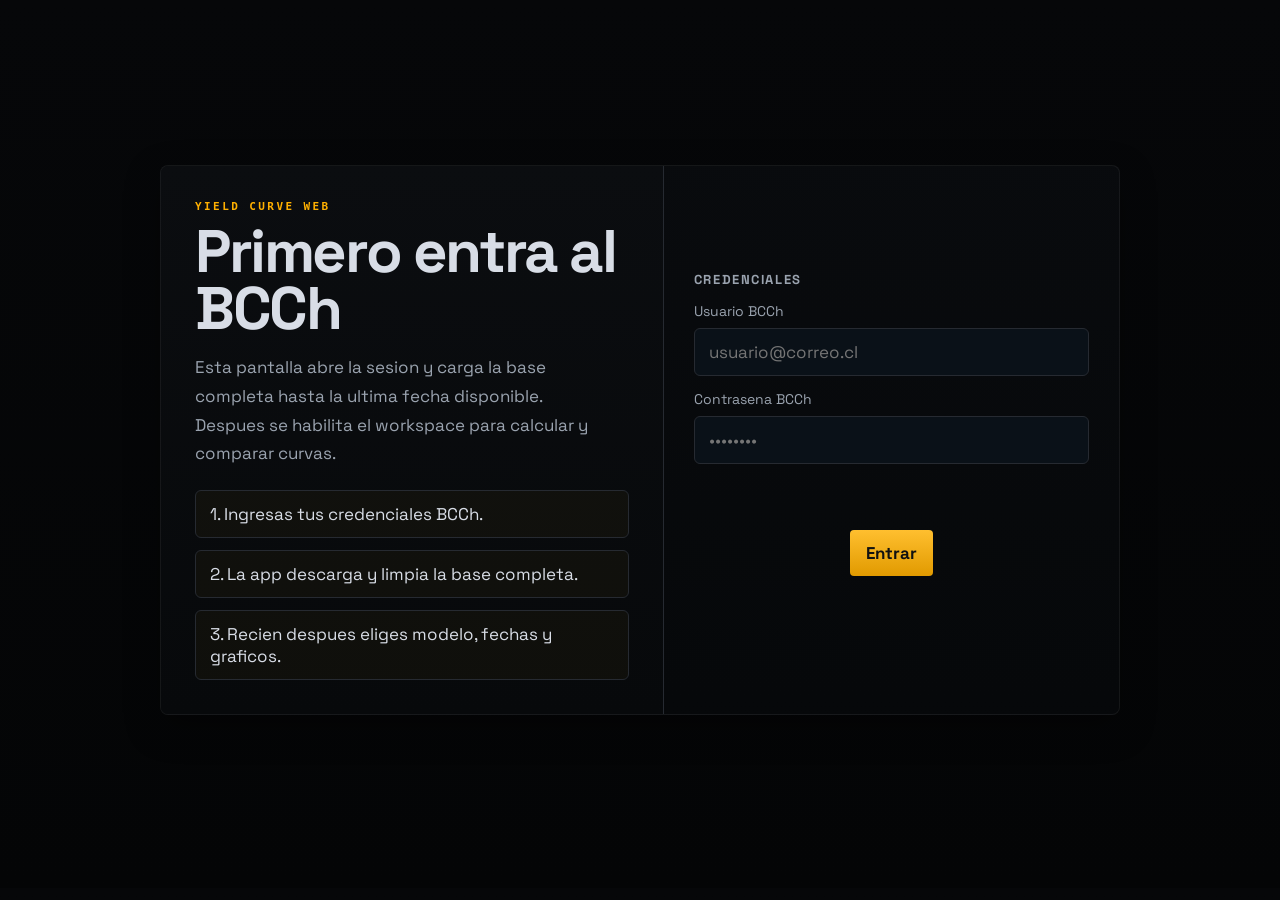
==== commit 25526afb: "Restyle frontend with Bloomberg terminal look" ====
--- a/docs/index.html
+++ b/docs/index.html
@@ -11,24 +11,23 @@
   <link href="https://fonts.googleapis.com/css2?family=Space+Grotesk:wght@400;500;700&family=IBM+Plex+Mono:wght@400;500&display=swap" rel="stylesheet">
   <style>
     :root {
-      --bg: #0b0f14;
-      --panel: rgba(13, 18, 24, 0.96);
-      --panel-2: rgba(10, 14, 19, 0.99);
-      --line: #2a3441;
-      --text: #d7dde5;
-      --muted: #9aa7b5;
-      --accent: #f5a623;
-      --accent-2: #35c2ff;
-      --accent-3: #7ae582;
-      --shadow: 0 28px 90px rgba(0, 0, 0, 0.38);
+      --bg: #050608;
+      --panel: rgba(9, 11, 14, 0.98);
+      --panel-2: rgba(6, 8, 10, 0.99);
+      --line: #262a31;
+      --line-strong: #3a2c12;
+      --text: #d8dde6;
+      --muted: #9aa3af;
+      --accent: #ffb000;
+      --accent-2: #ff7a00;
+      --accent-3: #ffd166;
+      --shadow: 0 12px 34px rgba(0, 0, 0, 0.34);
     }
     * { box-sizing: border-box; }
     html, body {
       margin: 0;
       background:
-        radial-gradient(circle at 100% 0%, rgba(53,194,255,.06), transparent 24%),
-        radial-gradient(circle at 0% 100%, rgba(245,166,35,.05), transparent 22%),
-        linear-gradient(180deg, #0b0f14 0%, #0a0e13 100%);
+        linear-gradient(180deg, #060709 0%, #040506 100%);
       color: var(--text);
       font-family: "Space Grotesk", sans-serif;
       font-size: 17px;
@@ -44,18 +43,19 @@
     .hero {
       background: linear-gradient(180deg, var(--panel), var(--panel-2));
       border: 1px solid rgba(255,255,255,.06);
-      border-radius: 16px;
-      box-shadow: 0 18px 48px rgba(0, 0, 0, 0.28);
+      border-radius: 8px;
+      box-shadow: var(--shadow);
       padding: 22px 24px;
       margin-bottom: 14px;
     }
     .eyebrow {
       color: var(--accent);
       text-transform: uppercase;
-      letter-spacing: .18em;
-      font-size: 12px;
+      letter-spacing: .22em;
+      font-size: 11px;
       font-weight: 700;
       margin-bottom: 10px;
+      font-family: "IBM Plex Mono", monospace;
     }
     h1 {
       margin: 0;
@@ -80,8 +80,8 @@
     .card {
       background: linear-gradient(180deg, var(--panel), var(--panel-2));
       border: 1px solid rgba(255,255,255,.06);
-      border-radius: 16px;
-      box-shadow: 0 18px 48px rgba(0, 0, 0, 0.28);
+      border-radius: 8px;
+      box-shadow: var(--shadow);
     }
     .auth-card {
       width: min(960px, 100%);
@@ -91,10 +91,9 @@
     }
     .auth-hero {
       padding: 34px;
-      border-right: 1px solid rgba(255,255,255,.06);
+      border-right: 1px solid var(--line);
       background:
-        radial-gradient(circle at top right, rgba(53,194,255,.10), transparent 34%),
-        linear-gradient(180deg, rgba(15, 20, 27, 0.99), rgba(10, 14, 19, 0.99));
+        linear-gradient(180deg, rgba(11, 13, 16, 0.99), rgba(7, 9, 11, 0.99));
     }
     .auth-copy {
       margin-top: 16px;
@@ -112,9 +111,9 @@
     }
     .auth-list li {
       padding: 12px 14px;
-      border-radius: 14px;
-      background: rgba(255,255,255,.03);
-      border: 1px solid rgba(255,255,255,.05);
+      border-radius: 6px;
+      background: rgba(255,176,0,.03);
+      border: 1px solid var(--line);
     }
     .auth-form {
       padding: 30px;
@@ -160,14 +159,14 @@
       background: #0a1118;
       color: var(--text);
       border: 1px solid var(--line);
-      border-radius: 12px;
+      border-radius: 6px;
       padding: 12px 14px;
       font: inherit;
       outline: none;
     }
     .field input:focus, .field select:focus {
-      border-color: rgba(53,194,255,.55);
-      box-shadow: 0 0 0 4px rgba(53,194,255,.12);
+      border-color: var(--accent);
+      box-shadow: 0 0 0 1px rgba(255,176,0,.28);
     }
     .chip-grid {
       display: flex;
@@ -177,24 +176,24 @@
     .chip-grid.model-chips {
       padding: 12px;
       border: 1px solid rgba(255,255,255,.08);
-      border-radius: 14px;
+      border-radius: 6px;
       background: #0a1118;
       min-height: 56px;
     }
     .chip {
       padding: 8px 12px;
-      border-radius: 999px;
-      border: 1px solid rgba(255,255,255,.08);
-      background: rgba(255,255,255,.03);
+      border-radius: 4px;
+      border: 1px solid #50401c;
+      background: rgba(255,176,0,.04);
       color: var(--text);
       font-size: 12px;
       cursor: pointer;
       user-select: none;
     }
     .chip.active {
-      background: rgba(245,166,35,.12);
-      color: #ffd57a;
-      border-color: rgba(245,166,35,.35);
+      background: rgba(255,176,0,.18);
+      color: #ffd166;
+      border-color: rgba(255,176,0,.52);
     }
     .btn-row {
       display: flex;
@@ -204,28 +203,28 @@
     }
     .btn {
       border: 0;
-      border-radius: 999px;
+      border-radius: 4px;
       padding: 12px 16px;
       font: inherit;
       font-weight: 700;
       cursor: pointer;
     }
     .btn-primary {
-      background: linear-gradient(135deg, var(--accent), #ffcb66);
+      background: linear-gradient(180deg, #ffbf2f, #e19a00);
       color: #111;
     }
     .btn-ghost {
-      background: rgba(255,255,255,.04);
+      background: #0b0d10;
       color: var(--text);
-      border: 1px solid rgba(255,255,255,.08);
+      border: 1px solid var(--line);
     }
     .tabs {
       display: flex;
-      gap: 22px;
+      gap: 18px;
       flex-wrap: wrap;
       margin-bottom: 18px;
       padding-bottom: 10px;
-      border-bottom: 1px solid rgba(255,255,255,.08);
+      border-bottom: 1px solid var(--line);
     }
     .tab {
       padding: 6px 0 10px;
@@ -234,8 +233,9 @@
       color: var(--muted);
       cursor: pointer;
       font-weight: 700;
-      font-size: 15px;
+      font-size: 14px;
       position: relative;
+      font-family: "IBM Plex Mono", monospace;
     }
     .tab.active {
       color: var(--text);
@@ -248,7 +248,7 @@
       right: 0;
       bottom: -11px;
       height: 2px;
-      background: #ff5c5c;
+      background: var(--accent);
       border-radius: 999px;
     }
     .tabpanel {
@@ -285,9 +285,9 @@
     .copy-block code {
       padding: 2px 6px;
       border-radius: 8px;
-      background: rgba(53,194,255,.09);
-      border: 1px solid rgba(53,194,255,.15);
-      color: #8ce7ff;
+      background: rgba(255,176,0,.08);
+      border: 1px solid rgba(255,176,0,.14);
+      color: #ffd166;
       font-family: "IBM Plex Mono", monospace;
       font-size: 12px;
     }
@@ -296,9 +296,9 @@
       margin: 8px 0 4px;
       padding: 4px 8px;
       border-radius: 8px;
-      background: rgba(245,166,35,.1);
-      border: 1px solid rgba(245,166,35,.16);
-      color: #ffd57a;
+      background: rgba(255,176,0,.1);
+      border: 1px solid rgba(255,176,0,.18);
+      color: #ffd166;
       font-family: "IBM Plex Mono", monospace;
       font-size: 12px;
       font-weight: 700;
@@ -306,7 +306,7 @@
     .table-wrap {
       overflow: auto;
       border: 1px solid rgba(255,255,255,.06);
-      border-radius: 16px;
+      border-radius: 6px;
       background: #0a0f14;
     }
     .data-toolbar {
@@ -335,7 +335,7 @@
       background: #0a1118;
       color: var(--text);
       border: 1px solid var(--line);
-      border-radius: 10px;
+      border-radius: 4px;
       padding: 10px 12px;
       font: inherit;
     }
@@ -351,7 +351,7 @@
       background: #0a1118;
       color: var(--text);
       border: 1px solid var(--line);
-      border-radius: 12px;
+      border-radius: 4px;
       padding: 12px 14px;
       font: inherit;
       outline: none;
@@ -434,16 +434,16 @@
       font-size: 12px;
       color: var(--muted);
       padding: 8px 10px;
-      border-radius: 999px;
-      background: rgba(255,255,255,.03);
-      border: 1px solid rgba(255,255,255,.06);
+      border-radius: 4px;
+      background: rgba(255,176,0,.04);
+      border: 1px solid var(--line-strong);
     }
     .chart {
       width: 100%;
       height: 540px;
-      border-radius: 14px;
+      border-radius: 6px;
       overflow: hidden;
-      background: #11161d;
+      background: #090b0d;
     }
     .chart + .chart {
       margin-top: 16px;
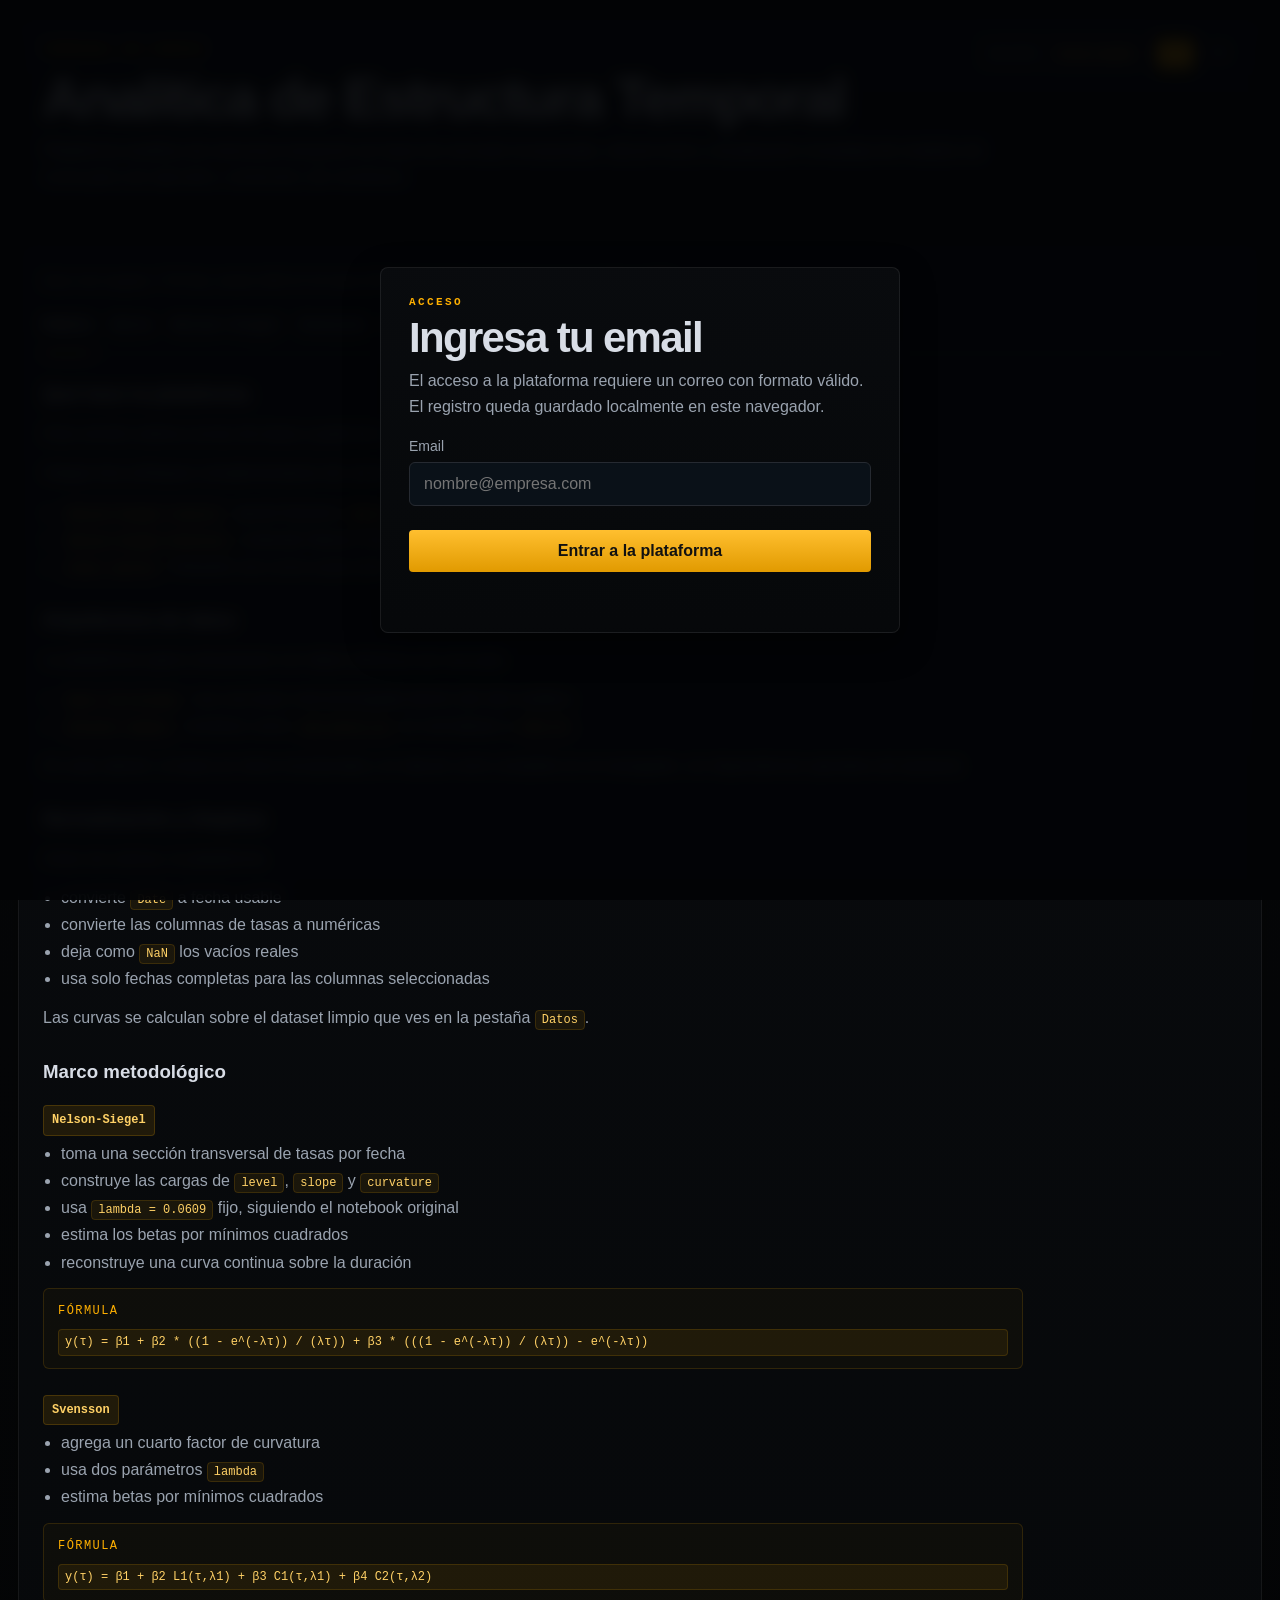
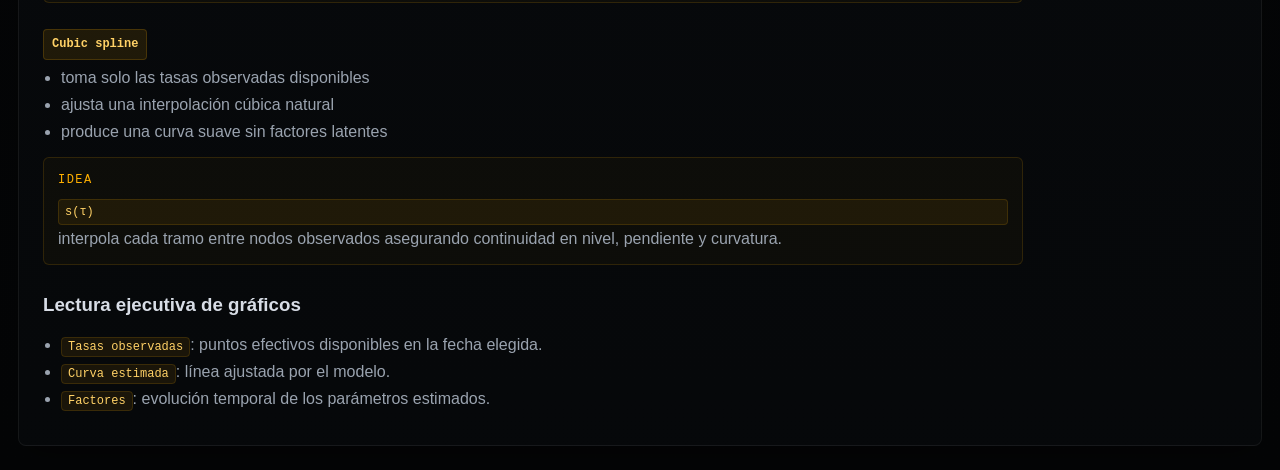
==== commit bcac92f1: "Refine Spanish term structure copy" ====
--- a/docs/index.html
+++ b/docs/index.html
@@ -3,1417 +3,324 @@
 <head>
   <meta charset="utf-8" />
   <meta name="viewport" content="width=device-width, initial-scale=1" />
-  <title>Yield Curve Web</title>
+  <title>Analítica de la Curva de Rendimiento</title>
+  <link rel="stylesheet" href="./styles.css" />
   <script src="https://cdn.plot.ly/plotly-2.35.2.min.js"></script>
-  <script src="./config.js"></script>
-  <link rel="preconnect" href="https://fonts.googleapis.com">
-  <link rel="preconnect" href="https://fonts.gstatic.com" crossorigin>
-  <link href="https://fonts.googleapis.com/css2?family=Space+Grotesk:wght@400;500;700&family=IBM+Plex+Mono:wght@400;500&display=swap" rel="stylesheet">
-  <style>
-    :root {
-      --bg: #050608;
-      --panel: rgba(9, 11, 14, 0.98);
-      --panel-2: rgba(6, 8, 10, 0.99);
-      --line: #262a31;
-      --line-strong: #3a2c12;
-      --text: #d8dde6;
-      --muted: #9aa3af;
-      --accent: #ffb000;
-      --accent-2: #ff7a00;
-      --accent-3: #ffd166;
-      --shadow: 0 12px 34px rgba(0, 0, 0, 0.34);
-    }
-    * { box-sizing: border-box; }
-    html, body {
-      margin: 0;
-      background:
-        linear-gradient(180deg, #060709 0%, #040506 100%);
-      color: var(--text);
-      font-family: "Space Grotesk", sans-serif;
-      font-size: 17px;
-    }
-    .shell {
-      max-width: 1760px;
-      margin: 0 auto;
-      padding: 16px 18px 24px;
-    }
-    .hidden {
-      display: none !important;
-    }
-    .hero {
-      background: linear-gradient(180deg, var(--panel), var(--panel-2));
-      border: 1px solid rgba(255,255,255,.06);
-      border-radius: 8px;
-      box-shadow: var(--shadow);
-      padding: 22px 24px;
-      margin-bottom: 14px;
-    }
-    .eyebrow {
-      color: var(--accent);
-      text-transform: uppercase;
-      letter-spacing: .22em;
-      font-size: 11px;
-      font-weight: 700;
-      margin-bottom: 10px;
-      font-family: "IBM Plex Mono", monospace;
-    }
-    h1 {
-      margin: 0;
-      font-size: clamp(34px, 5vw, 60px);
-      line-height: .95;
-      letter-spacing: -.04em;
-    }
-    .hero-copy {
-      margin-top: 14px;
-      color: var(--muted);
-      max-width: 900px;
-      line-height: 1.6;
-    }
-    .layout {
-      display: block;
-    }
-    .auth-shell {
-      min-height: calc(100vh - 52px);
-      display: grid;
-      place-items: center;
-    }
-    .card {
-      background: linear-gradient(180deg, var(--panel), var(--panel-2));
-      border: 1px solid rgba(255,255,255,.06);
-      border-radius: 8px;
-      box-shadow: var(--shadow);
-    }
-    .auth-card {
-      width: min(960px, 100%);
-      display: grid;
-      grid-template-columns: 1.05fr .95fr;
-      overflow: hidden;
-    }
-    .auth-hero {
-      padding: 34px;
-      border-right: 1px solid var(--line);
-      background:
-        linear-gradient(180deg, rgba(11, 13, 16, 0.99), rgba(7, 9, 11, 0.99));
-    }
-    .auth-copy {
-      margin-top: 16px;
-      max-width: 420px;
-      line-height: 1.7;
-      color: var(--muted);
-    }
-    .auth-list {
-      margin: 22px 0 0;
-      padding: 0;
-      list-style: none;
-      display: grid;
-      gap: 12px;
-      color: var(--text);
-    }
-    .auth-list li {
-      padding: 12px 14px;
-      border-radius: 6px;
-      background: rgba(255,176,0,.03);
-      border: 1px solid var(--line);
-    }
-    .auth-form {
-      padding: 30px;
-      display: flex;
-      flex-direction: column;
-      justify-content: center;
-    }
-    .auth-actions {
-      display: flex;
-      gap: 10px;
-      flex-wrap: wrap;
-      margin-top: 52px;
-      justify-content: center;
-    }
-    .auth-status {
-      margin-top: 14px;
-      min-height: 20px;
-      color: var(--muted);
-      font-size: 13px;
-      text-align: center;
-    }
-    .main {
-      padding: 14px 18px 22px;
-    }
-    .section-title {
-      margin: 0 0 14px;
-      color: var(--muted);
-      font-size: 13px;
-      text-transform: uppercase;
-      letter-spacing: .12em;
-    }
-    .field {
-      margin-bottom: 14px;
-    }
-    .field label {
-      display: block;
-      font-size: 14px;
-      color: var(--muted);
-      margin-bottom: 8px;
-    }
-    .field input, .field select {
-      width: 100%;
-      background: #0a1118;
-      color: var(--text);
-      border: 1px solid var(--line);
-      border-radius: 6px;
-      padding: 12px 14px;
-      font: inherit;
-      outline: none;
-    }
-    .field input:focus, .field select:focus {
-      border-color: var(--accent);
-      box-shadow: 0 0 0 1px rgba(255,176,0,.28);
-    }
-    .chip-grid {
-      display: flex;
-      flex-wrap: wrap;
-      gap: 8px;
-    }
-    .chip-grid.model-chips {
-      padding: 12px;
-      border: 1px solid rgba(255,255,255,.08);
-      border-radius: 6px;
-      background: #0a1118;
-      min-height: 56px;
-    }
-    .chip {
-      padding: 8px 12px;
-      border-radius: 4px;
-      border: 1px solid #50401c;
-      background: rgba(255,176,0,.04);
-      color: var(--text);
-      font-size: 12px;
-      cursor: pointer;
-      user-select: none;
-    }
-    .chip.active {
-      background: rgba(255,176,0,.18);
-      color: #ffd166;
-      border-color: rgba(255,176,0,.52);
-    }
-    .btn-row {
-      display: flex;
-      gap: 10px;
-      flex-wrap: wrap;
-      margin-top: 18px;
-    }
-    .btn {
-      border: 0;
-      border-radius: 4px;
-      padding: 12px 16px;
-      font: inherit;
-      font-weight: 700;
-      cursor: pointer;
-    }
-    .btn-primary {
-      background: linear-gradient(180deg, #ffbf2f, #e19a00);
-      color: #111;
-    }
-    .btn-ghost {
-      background: #0b0d10;
-      color: var(--text);
-      border: 1px solid var(--line);
-    }
-    .tabs {
-      display: flex;
-      gap: 18px;
-      flex-wrap: wrap;
-      margin-bottom: 18px;
-      padding-bottom: 10px;
-      border-bottom: 1px solid var(--line);
-    }
-    .tab {
-      padding: 6px 0 10px;
-      border-radius: 0;
-      border: 0;
-      color: var(--muted);
-      cursor: pointer;
-      font-weight: 700;
-      font-size: 14px;
-      position: relative;
-      font-family: "IBM Plex Mono", monospace;
-    }
-    .tab.active {
-      color: var(--text);
-      background: transparent;
-    }
-    .tab.active::after {
-      content: "";
-      position: absolute;
-      left: 0;
-      right: 0;
-      bottom: -11px;
-      height: 2px;
-      background: var(--accent);
-      border-radius: 999px;
-    }
-    .tabpanel {
-      display: none;
-    }
-    .tabpanel.active {
-      display: block;
-    }
-    .copy-block {
-      color: var(--muted);
-      line-height: 1.7;
-      margin-bottom: 22px;
-      max-width: 980px;
-    }
-    .copy-block h2 {
-      margin: 0 0 14px;
-      color: var(--text);
-      font-size: 30px;
-      letter-spacing: -.03em;
-    }
-    .copy-block h3 {
-      margin: 28px 0 12px;
-      color: var(--text);
-      font-size: 18px;
-      letter-spacing: -.02em;
-    }
-    .copy-block p,
-    .copy-block ul {
-      margin: 0 0 12px;
-    }
-    .copy-block ul {
-      padding-left: 18px;
-    }
-    .copy-block code {
-      padding: 2px 6px;
-      border-radius: 8px;
-      background: rgba(255,176,0,.08);
-      border: 1px solid rgba(255,176,0,.14);
-      color: #ffd166;
-      font-family: "IBM Plex Mono", monospace;
-      font-size: 12px;
-    }
-    .copy-block .model-label {
-      display: inline-block;
-      margin: 8px 0 4px;
-      padding: 4px 8px;
-      border-radius: 8px;
-      background: rgba(255,176,0,.1);
-      border: 1px solid rgba(255,176,0,.18);
-      color: #ffd166;
-      font-family: "IBM Plex Mono", monospace;
-      font-size: 12px;
-      font-weight: 700;
-    }
-    .table-wrap {
-      overflow: auto;
-      border: 1px solid rgba(255,255,255,.06);
-      border-radius: 6px;
-      background: #0a0f14;
-    }
-    .data-toolbar {
-      display: flex;
-      gap: 12px;
-      justify-content: space-between;
-      align-items: center;
-      flex-wrap: wrap;
-      margin-bottom: 14px;
-    }
-    .data-controls {
-      display: flex;
-      gap: 12px;
-      align-items: center;
-      flex-wrap: wrap;
-    }
-    .mini-field {
-      display: flex;
-      gap: 8px;
-      align-items: center;
-      color: var(--muted);
-      font-size: 13px;
-    }
-    .mini-field select {
-      min-width: 140px;
-      background: #0a1118;
-      color: var(--text);
-      border: 1px solid var(--line);
-      border-radius: 4px;
-      padding: 10px 12px;
-      font: inherit;
-    }
-    .compare-picker {
-      display: flex;
-      gap: 10px;
-      align-items: center;
-      flex-wrap: wrap;
-      margin-bottom: 10px;
-    }
-    .compare-picker select {
-      flex: 1 1 180px;
-      background: #0a1118;
-      color: var(--text);
-      border: 1px solid var(--line);
-      border-radius: 4px;
-      padding: 12px 14px;
-      font: inherit;
-      outline: none;
-    }
-    table {
-      width: 100%;
-      border-collapse: collapse;
-      min-width: 760px;
-    }
-    th, td {
-      padding: 12px 14px;
-      border-bottom: 1px solid rgba(255,255,255,.06);
-      text-align: left;
-      font-size: 13px;
-    }
-    th {
-      color: var(--muted);
-      font-weight: 700;
-      position: sticky;
-      top: 0;
-      background: #11161d;
-    }
-    .data-summary {
-      margin-bottom: 14px;
-      color: var(--muted);
-      font-size: 13px;
-    }
-    .toolbar {
-      display: flex;
-      gap: 12px;
-      justify-content: space-between;
-      align-items: center;
-      flex-wrap: wrap;
-      margin-bottom: 12px;
-      padding-bottom: 12px;
-      border-bottom: 1px solid rgba(255,255,255,.06);
-    }
-    .model-heading {
-      margin: 0 0 12px;
-      color: var(--text);
-      font-size: 22px;
-      letter-spacing: -.02em;
-    }
-    .model-form {
-      display: grid;
-      gap: 12px;
-      margin-bottom: 14px;
-    }
-    .model-grid {
-      display: grid;
-      grid-template-columns: 1fr 1fr;
-      gap: 14px;
-      margin-top: 10px;
-    }
-    .chart-card-title {
-      margin: 0 0 10px;
-      color: var(--text);
-      font-size: 16px;
-      font-weight: 700;
-    }
-    .download-row {
-      display: grid;
-      grid-template-columns: 1fr 1fr;
-      gap: 18px;
-      margin-top: 14px;
-    }
-    .download-row.single {
-      grid-template-columns: 1fr;
-    }
-    .hidden-download {
-      visibility: hidden;
-    }
-    .badges {
-      display: flex;
-      gap: 10px;
-      flex-wrap: wrap;
-    }
-    .badge {
-      font-family: "IBM Plex Mono", monospace;
-      font-size: 12px;
-      color: var(--muted);
-      padding: 8px 10px;
-      border-radius: 4px;
-      background: rgba(255,176,0,.04);
-      border: 1px solid var(--line-strong);
-    }
-    .chart {
-      width: 100%;
-      height: 540px;
-      border-radius: 6px;
-      overflow: hidden;
-      background: #090b0d;
-    }
-    .chart + .chart {
-      margin-top: 16px;
-    }
-    .status {
-      margin-top: 14px;
-      font-size: 13px;
-      color: var(--muted);
-      min-height: 20px;
-    }
-    @media (max-width: 1080px) {
-      .auth-card { grid-template-columns: 1fr; }
-      .auth-hero { border-right: 0; border-bottom: 1px solid rgba(255,255,255,.06); }
-      .model-grid, .download-row { grid-template-columns: 1fr; }
-      .chart { height: 430px; }
-    }
-  </style>
 </head>
 <body>
+  <div class="access-overlay" id="accessOverlay">
+    <div class="access-card">
+      <div class="eyebrow">Acceso</div>
+      <h2 class="access-title">Ingresa tu email</h2>
+      <p class="access-copy">
+        El acceso a la plataforma requiere un correo con formato válido. El registro queda guardado localmente en este navegador.
+      </p>
+      <div class="field">
+        <label for="accessEmail">Email</label>
+        <input id="accessEmail" type="email" placeholder="nombre@empresa.com" autocomplete="email" />
+      </div>
+      <button class="btn btn-primary access-btn" id="accessSubmit" type="button">Entrar a la plataforma</button>
+      <div class="status access-status" id="accessStatus"></div>
+    </div>
+  </div>
   <div class="shell">
-    <section class="auth-shell" id="authScreen">
-      <div class="card auth-card">
-        <div class="auth-hero">
-          <div class="eyebrow">Yield Curve Web</div>
-          <h1>Primero entra al BCCh</h1>
-          <div class="auth-copy">
-            Esta pantalla abre la sesion y carga la base completa hasta la ultima fecha disponible. Despues se habilita el workspace para calcular y comparar curvas.
-          </div>
-          <ul class="auth-list">
-            <li>1. Ingresas tus credenciales BCCh.</li>
-            <li>2. La app descarga y limpia la base completa.</li>
-            <li>3. Recien despues eliges modelo, fechas y graficos.</li>
-          </ul>
-        </div>
-        <div class="auth-form">
-          <h3 class="section-title">Credenciales</h3>
-          <div class="field">
-            <label>Usuario BCCh</label>
-            <input id="user" type="text" placeholder="usuario@correo.cl" />
-          </div>
-          <div class="field">
-            <label>Contrasena BCCh</label>
-            <input id="password" type="password" placeholder="••••••••" />
-          </div>
-          <div class="auth-actions">
-            <button class="btn btn-primary" id="loginBtn">Entrar</button>
-          </div>
-          <div class="auth-status" id="authStatus"></div>
+    <section class="card hero">
+      <div class="hero-topline">
+        <div class="eyebrow">Terminal de Curvas</div>
+        <div class="hero-actions">
+          <div class="session-badge">
+            <span class="session-label">Sesión</span>
+            <span class="session-email" id="sessionEmail">-</span>
+            <button class="session-link" id="changeEmailBtn" type="button">Cerrar sesión</button>
+          </div>
+          <div class="lang-switch">
+          <a class="lang-link active" href="./index.html">ES</a>
+          <a class="lang-link" href="./index_en.html">EN</a>
+          </div>
         </div>
       </div>
+      <h1>Analítica de Estructura Temporal</h1>
+      <p class="hero-copy">
+        Plataforma analítica de estructura temporal con base de mercado incorporada, cálculo local y visualización inmediata de modelos de curva para uso ejecutivo, comercial y de monitoreo.
+      </p>
     </section>
 
-    <section class="hero hidden" id="workspaceHero">
-      <div class="eyebrow">Yield Curve Web</div>
-      <h1>Workspace de curvas</h1>
-      <div class="hero-copy">
-        La base ya esta cargada. Ahora puedes elegir modelo, ajustar parametros y graficar varias fechas sin volver a autenticarte.
+    <section class="card main">
+      <div class="status" id="globalStatus">Cargando base incorporada...</div>
+
+      <div class="tabs">
+        <button class="tab active" data-panel="modelo">Modelo</button>
+        <button class="tab" data-panel="datos">Datos</button>
+        <button class="tab" data-panel="nelson-siegel">Nelson-Siegel</button>
+        <button class="tab" data-panel="svensson">Svensson</button>
+        <button class="tab" data-panel="cubic-spline">Cubic spline</button>
       </div>
-    </section>
-
-    <section class="layout hidden" id="workspaceLayout">
-      <main class="card main">
-        <div class="tabs">
-          <div class="tab active" data-panel="modelo">Modelo</div>
-          <div class="tab" data-panel="datos">Datos</div>
-          <div class="tab" data-panel="nelson-siegel">Nelson-Siegel</div>
-          <div class="tab" data-panel="svensson">Svensson</div>
-          <div class="tab" data-panel="cubic-spline">Cubic spline</div>
-        </div>
-
-        <div class="tabpanel active" id="panel-modelo">
-          <div class="copy-block">
-            <h3>Qué hace la app</h3>
-            <p>Esta app estima una curva de tasas a partir de observaciones efectivas de mercado.</p>
-            <p>Usa varios enfoques:</p>
-            <ul>
-              <li><code>Nelson-Siegel clásico</code>: ajusta factores <code>level</code>, <code>slope</code> y <code>curvature</code> por fecha.</li>
-              <li><code>Nelson-Siegel-Svensson</code>: extiende Nelson-Siegel con un segundo factor de curvatura.</li>
-              <li><code>Cubic spline</code>: interpola una curva suave directamente sobre los nodos observados.</li>
-            </ul>
-
-            <h3>Cómo entran los datos</h3>
-            <p>La app trabaja solo con datos efectivos.</p>
-            <ul>
-              <li><code>BCCh</code>: descarga series desde el servicio <code>SieteRestWS</code> usando tus credenciales.</li>
-              <li><code>CSV</code>: en la versión Streamlit permite cargar un archivo local con columna <code>Date</code> y columnas de tasas.</li>
-            </ul>
-            <p>En esta web, la base se carga primero desde BCCh y luego se usa el dataset limpio para todos los calculos.</p>
-
-            <h3>Limpieza de datos</h3>
-            <p>Antes de estimar, la app:</p>
-            <ul>
-              <li>convierte <code>Date</code> a fecha</li>
-              <li>convierte las columnas de tasas a numericas</li>
-              <li>elimina cualquier fila que tenga <code>NA</code> en alguna tasa seleccionada</li>
-            </ul>
-            <p>Las curvas se calculan sobre el dataset limpio que ves en la pestana <code>Datos</code>.</p>
-
-            <h3>Cómo se calcula cada modelo</h3>
-            <div class="model-label">Nelson-Siegel</div>
-            <ul>
-              <li>toma una seccion transversal de tasas por fecha</li>
-              <li>construye las cargas de <code>level</code>, <code>slope</code> y <code>curvature</code></li>
-              <li>usa <code>lambda = 0.0609</code> fijo, siguiendo el notebook original</li>
-              <li>estima los betas por minimos cuadrados</li>
-              <li>reconstruye una curva continua sobre la duracion</li>
-            </ul>
-
-            <div class="model-label">Svensson</div>
-            <ul>
-              <li>agrega un cuarto factor de curvatura</li>
-              <li>usa dos parametros <code>lambda</code></li>
-              <li>estima betas por minimos cuadrados</li>
-            </ul>
-
-            <div class="model-label">Cubic spline</div>
-            <ul>
-              <li>toma solo las tasas observadas disponibles</li>
-              <li>ajusta una interpolacion cubica natural</li>
-              <li>produce una curva suave sin factores latentes</li>
-            </ul>
-
-            <h3>Cómo leer los gráficos</h3>
-            <ul>
-              <li><code>Tasas observadas</code>: puntos efectivos disponibles en la fecha elegida.</li>
-              <li><code>Curva estimada</code>: linea ajustada por el modelo.</li>
-              <li><code>Factores</code>: evolucion temporal de los parametros estimados.</li>
-            </ul>
-          </div>
-        </div>
-
-        <div class="tabpanel" id="panel-datos">
-          <h2 style="margin: 0 0 14px; font-size: 26px; letter-spacing: -.03em;">Datos limpios usados en la estimación</h2>
-          <div class="data-summary" id="dataSummary">Base no cargada.</div>
-          <div class="data-toolbar">
-            <div class="data-controls">
-              <label class="mini-field">
-                Ordenar por
-                <select id="dataSortColumn"></select>
-              </label>
-              <label class="mini-field">
-                Orden
-                <select id="dataSortDirection">
-                  <option value="desc">Descendente</option>
-                  <option value="asc">Ascendente</option>
-                </select>
-              </label>
-              <label class="mini-field">
-                Filas
-                <select id="dataRowLimit">
-                  <option value="10" selected>10</option>
-                  <option value="25">25</option>
-                  <option value="50">50</option>
-                  <option value="100">100</option>
-                </select>
-              </label>
-            </div>
-            <a class="btn btn-ghost hidden" id="downloadCleanDataBtn" href="#" download="rates_input_clean.csv">Descargar datos limpios</a>
-          </div>
-          <div class="table-wrap">
-            <table id="dataTable">
-              <thead id="dataTableHead"></thead>
-              <tbody id="dataTableBody"></tbody>
-            </table>
-          </div>
-        </div>
-
-        <div class="tabpanel" id="panel-nelson-siegel">
-          <h2 class="model-heading">Ajuste Nelson-Siegel clásico</h2>
-          <div class="model-form">
-            <div class="field">
-              <label>Columnas para ajuste</label>
-              <div id="nsColumns" class="chip-grid model-chips"></div>
-            </div>
-            <div class="field">
-              <label>Lambda</label>
-              <input id="nsLambda" type="number" step="0.0001" value="0.0609" />
-            </div>
-            <div class="field">
-              <label>Fecha base</label>
-              <select id="nsBaseDate"></select>
-            </div>
-            <div class="field">
-              <label>Fechas a comparar</label>
-              <div class="compare-picker">
-                <select id="nsCompareYear"></select>
-                <select id="nsCompareMonth"></select>
-                <select id="nsCompareDay"></select>
-              </div>
-              <div id="nsCompareDates" class="chip-grid model-chips"></div>
-            </div>
-            <div class="btn-row">
-              <button class="btn btn-primary" id="nsRunBtn" disabled>Actualizar Nelson-Siegel</button>
-            </div>
-          </div>
-          <div class="toolbar">
-            <div class="badges">
-              <div class="badge" id="metaRows">Filas: -</div>
-              <div class="badge" id="metaCols">Series: -</div>
-            </div>
-          </div>
-          <div class="model-grid">
-            <div>
-              <div class="chart-card-title">Factores estimados</div>
-              <div id="factorChart" class="chart"></div>
-            </div>
-            <div>
-              <div class="chart-card-title">Curvas Nelson-Siegel</div>
-              <div id="curveChart" class="chart"></div>
-            </div>
-          </div>
-          <div class="download-row">
-            <a class="btn btn-ghost hidden-download" id="nsBetasDownload" href="#" download="nelson_siegel_betas.csv">Descargar betas</a>
-            <a class="btn btn-ghost hidden-download" id="nsCurvesDownload" href="#" download="nelson_siegel_curves.csv">Descargar curvas</a>
-          </div>
-          <div class="status" id="status"></div>
-        </div>
-
-        <div class="tabpanel" id="panel-svensson">
-          <h2 class="model-heading">Nelson-Siegel-Svensson</h2>
-          <div class="model-form">
-            <div class="field">
-              <label>Columnas para Svensson</label>
-              <div id="svColumns" class="chip-grid model-chips"></div>
-            </div>
-            <div class="field">
-              <label>Lambda 1</label>
-              <input id="svLambda1" type="number" step="0.0001" value="0.0609" />
-            </div>
-            <div class="field">
-              <label>Lambda 2</label>
-              <input id="svLambda2" type="number" step="0.0001" value="0.2000" />
-            </div>
-            <div class="field">
-              <label>Fecha base</label>
-              <select id="svBaseDate"></select>
-            </div>
-            <div class="field">
-              <label>Fechas a comparar</label>
-              <div class="compare-picker">
-                <select id="svCompareYear"></select>
-                <select id="svCompareMonth"></select>
-                <select id="svCompareDay"></select>
-              </div>
-              <div id="svCompareDates" class="chip-grid model-chips"></div>
-            </div>
-            <div class="btn-row">
-              <button class="btn btn-primary" id="svRunBtn" disabled>Actualizar Svensson</button>
-            </div>
-          </div>
-          <div class="toolbar">
-            <div class="badges">
-              <div class="badge" id="metaRowsSv">Filas: -</div>
-              <div class="badge" id="metaColsSv">Series: -</div>
-            </div>
-          </div>
-          <div class="model-grid">
-            <div>
-              <div class="chart-card-title">Factores estimados</div>
-              <div id="factorChartSv" class="chart"></div>
-            </div>
-            <div>
-              <div class="chart-card-title">Curvas Svensson</div>
-              <div id="curveChartSv" class="chart"></div>
-            </div>
-          </div>
-          <div class="download-row">
-            <a class="btn btn-ghost hidden-download" id="svBetasDownload" href="#" download="svensson_betas.csv">Descargar betas</a>
-            <a class="btn btn-ghost hidden-download" id="svCurvesDownload" href="#" download="svensson_curves.csv">Descargar curvas</a>
-          </div>
-          <div class="status" id="statusSv"></div>
-        </div>
-
-        <div class="tabpanel" id="panel-cubic-spline">
-          <h2 class="model-heading">Cubic spline</h2>
-          <div class="model-form">
-            <div class="field">
-              <label>Columnas para Cubic spline</label>
-              <div id="splineColumns" class="chip-grid model-chips"></div>
-            </div>
-            <div class="field">
-              <label>Fecha base</label>
-              <select id="splineBaseDate"></select>
-            </div>
-            <div class="field">
-              <label>Fechas a comparar</label>
-              <div class="compare-picker">
-                <select id="splineCompareYear"></select>
-                <select id="splineCompareMonth"></select>
-                <select id="splineCompareDay"></select>
-              </div>
-              <div id="splineCompareDates" class="chip-grid model-chips"></div>
-            </div>
-            <div class="btn-row">
-              <button class="btn btn-primary" id="splineRunBtn" disabled>Actualizar Cubic spline</button>
-            </div>
-          </div>
-          <div class="toolbar">
-            <div class="badges">
-              <div class="badge" id="metaRowsSpline">Filas: -</div>
-              <div class="badge" id="metaColsSpline">Series: -</div>
-            </div>
-          </div>
-          <div class="model-grid">
-            <div>
-              <div class="chart-card-title">Curvas interpoladas</div>
-              <div id="curveChartSpline" class="chart"></div>
-            </div>
-            <div>
-              <div class="chart-card-title">Observadas</div>
-              <div id="factorChartSpline" class="chart"></div>
-            </div>
-          </div>
-          <div class="download-row single">
-            <a class="btn btn-ghost hidden-download" id="splineCurvesDownload" href="#" download="cubic_spline_curves.csv">Descargar curvas</a>
-          </div>
-          <div class="status" id="statusSpline"></div>
-        </div>
-      </main>
+
+      <section class="panel active" id="panel-modelo">
+        <div class="copy-block">
+          <h3>Qué hace la plataforma</h3>
+          <p>Esta versión estima curvas de tasas a partir de observaciones efectivas de mercado ya incorporadas en el sitio.</p>
+          <p>Integra tres enfoques complementarios de construcción de curva:</p>
+          <ul>
+            <li><code>Nelson-Siegel clásico</code>: ajusta factores <code>level</code>, <code>slope</code> y <code>curvature</code> por fecha.</li>
+            <li><code>Nelson-Siegel-Svensson</code>: extiende Nelson-Siegel con un segundo factor de curvatura.</li>
+            <li><code>Cubic spline</code>: interpola una curva suave directamente sobre los nodos observados.</li>
+          </ul>
+
+          <h3>Arquitectura de datos</h3>
+          <p>La plataforma opera únicamente con datos efectivos de mercado.</p>
+          <ul>
+            <li><code>Base incrustada</code>: usa una base real precargada dentro del sitio estático.</li>
+            <li><code>Aliases legacy</code>: nombres como <code>spc_pesos_2y</code> se normalizan a <code>SPC_2Y</code>.</li>
+          </ul>
+          <p>En esta edición, la base ya viene incorporada y el cálculo corre completo en el navegador, sin dependencia operativa de backend.</p>
+
+          <h3>Normalización y limpieza</h3>
+          <p>Antes de estimar, la plataforma:</p>
+          <ul>
+            <li>convierte <code>Date</code> a fecha usable</li>
+            <li>convierte las columnas de tasas a numéricas</li>
+            <li>deja como <code>NaN</code> los vacíos reales</li>
+            <li>usa solo fechas completas para las columnas seleccionadas</li>
+          </ul>
+          <p>Las curvas se calculan sobre el dataset limpio que ves en la pestaña <code>Datos</code>.</p>
+
+          <h3>Marco metodológico</h3>
+          <div class="model-label">Nelson-Siegel</div>
+          <ul>
+            <li>toma una sección transversal de tasas por fecha</li>
+            <li>construye las cargas de <code>level</code>, <code>slope</code> y <code>curvature</code></li>
+            <li>usa <code>lambda = 0.0609</code> fijo, siguiendo el notebook original</li>
+            <li>estima los betas por mínimos cuadrados</li>
+            <li>reconstruye una curva continua sobre la duración</li>
+          </ul>
+          <div class="formula-block">
+            <div class="formula-title">Fórmula</div>
+            <code>y(τ) = β1 + β2 * ((1 - e^(-λτ)) / (λτ)) + β3 * (((1 - e^(-λτ)) / (λτ)) - e^(-λτ))</code>
+          </div>
+
+          <div class="model-label">Svensson</div>
+          <ul>
+            <li>agrega un cuarto factor de curvatura</li>
+            <li>usa dos parámetros <code>lambda</code></li>
+            <li>estima betas por mínimos cuadrados</li>
+          </ul>
+          <div class="formula-block">
+            <div class="formula-title">Fórmula</div>
+            <code>y(τ) = β1 + β2 L1(τ,λ1) + β3 C1(τ,λ1) + β4 C2(τ,λ2)</code>
+          </div>
+
+          <div class="model-label">Cubic spline</div>
+          <ul>
+            <li>toma solo las tasas observadas disponibles</li>
+            <li>ajusta una interpolación cúbica natural</li>
+            <li>produce una curva suave sin factores latentes</li>
+          </ul>
+          <div class="formula-block">
+            <div class="formula-title">Idea</div>
+            <code>s(τ)</code> interpola cada tramo entre nodos observados asegurando continuidad en nivel, pendiente y curvatura.
+          </div>
+
+          <h3>Lectura ejecutiva de gráficos</h3>
+          <ul>
+            <li><code>Tasas observadas</code>: puntos efectivos disponibles en la fecha elegida.</li>
+            <li><code>Curva estimada</code>: línea ajustada por el modelo.</li>
+            <li><code>Factores</code>: evolución temporal de los parámetros estimados.</li>
+          </ul>
+        </div>
+      </section>
+
+      <section class="panel" id="panel-datos">
+        <div class="status" id="dataSummary">Sin datos cargados.</div>
+        <div class="data-toolbar">
+          <div class="data-controls">
+            <label class="mini-field">
+              Ordenar por
+              <select id="dataSortColumn"></select>
+            </label>
+            <label class="mini-field">
+              Orden
+              <select id="dataSortDirection">
+                <option value="desc">Descendente</option>
+                <option value="asc">Ascendente</option>
+              </select>
+            </label>
+            <label class="mini-field">
+              Filas
+              <select id="dataRowLimit">
+                <option value="10" selected>10</option>
+                <option value="25">25</option>
+                <option value="50">50</option>
+                <option value="100">100</option>
+              </select>
+            </label>
+          </div>
+          <div class="download-actions">
+            <a class="btn btn-ghost hidden-download" id="dataDownload" href="#" download="market_rates.csv">Descargar datos</a>
+          </div>
+        </div>
+        <div class="table-wrap">
+          <table>
+            <thead id="dataHead"></thead>
+            <tbody id="dataBody"></tbody>
+          </table>
+        </div>
+      </section>
+
+      <section class="panel" id="panel-nelson-siegel">
+        <h2 class="panel-title">Ajuste Nelson-Siegel clásico</h2>
+        <div class="field">
+          <label>Series usadas en la curva</label>
+          <div id="nsColumns" class="chip-grid"></div>
+        </div>
+        <div class="field">
+          <label>Lambda</label>
+          <input id="nsLambda" type="number" step="0.0001" value="0.0609" />
+        </div>
+        <div class="field">
+          <label>Fecha base</label>
+          <div class="date-builder">
+            <select id="nsBaseYear"></select>
+            <select id="nsBaseMonth"></select>
+            <select id="nsBaseDay"></select>
+          </div>
+        </div>
+        <div class="field">
+          <label>Fechas a comparar</label>
+          <div class="date-builder">
+            <select id="nsCompareYear"></select>
+            <select id="nsCompareMonth"></select>
+            <select id="nsCompareDay"></select>
+          </div>
+          <div class="preset-row">
+            <button class="preset-btn" type="button" data-model="ns" data-offset="1m">-1M</button>
+            <button class="preset-btn" type="button" data-model="ns" data-offset="3m">-3M</button>
+            <button class="preset-btn" type="button" data-model="ns" data-offset="1y">-1Y</button>
+          </div>
+          <div id="nsCompareDates" class="chip-grid compact"></div>
+        </div>
+        <div class="status" id="nsStatus"></div>
+        <div class="model-grid">
+          <div>
+            <div class="chart-toolbar">
+              <div class="chart-title">Factores</div>
+              <a class="btn btn-ghost hidden-download" id="nsBetasDownload" href="#" download="nelson_siegel_betas.csv">Descargar betas</a>
+            </div>
+            <div id="nsFactorChart" class="chart"></div>
+          </div>
+          <div>
+            <div class="chart-toolbar">
+              <div class="chart-title">Curvas</div>
+              <a class="btn btn-ghost hidden-download" id="nsCurvesDownload" href="#" download="nelson_siegel_curves.csv">Descargar curvas</a>
+            </div>
+            <div id="nsCurveChart" class="chart"></div>
+          </div>
+        </div>
+      </section>
+
+      <section class="panel" id="panel-svensson">
+        <h2 class="panel-title">Nelson-Siegel-Svensson</h2>
+        <div class="field">
+          <label>Series usadas en la curva</label>
+          <div id="svColumns" class="chip-grid"></div>
+        </div>
+        <div class="field split">
+          <div>
+            <label>Lambda 1</label>
+            <input id="svLambda1" type="number" step="0.0001" value="0.0609" />
+          </div>
+          <div>
+            <label>Lambda 2</label>
+            <input id="svLambda2" type="number" step="0.0001" value="0.2000" />
+          </div>
+        </div>
+        <div class="field">
+          <label>Fecha base</label>
+          <div class="date-builder">
+            <select id="svBaseYear"></select>
+            <select id="svBaseMonth"></select>
+            <select id="svBaseDay"></select>
+          </div>
+        </div>
+        <div class="field">
+          <label>Fechas a comparar</label>
+          <div class="date-builder">
+            <select id="svCompareYear"></select>
+            <select id="svCompareMonth"></select>
+            <select id="svCompareDay"></select>
+          </div>
+          <div class="preset-row">
+            <button class="preset-btn" type="button" data-model="sv" data-offset="1m">-1M</button>
+            <button class="preset-btn" type="button" data-model="sv" data-offset="3m">-3M</button>
+            <button class="preset-btn" type="button" data-model="sv" data-offset="1y">-1Y</button>
+          </div>
+          <div id="svCompareDates" class="chip-grid compact"></div>
+        </div>
+        <div class="status" id="svStatus"></div>
+        <div class="model-grid">
+          <div>
+            <div class="chart-toolbar">
+              <div class="chart-title">Factores</div>
+              <a class="btn btn-ghost hidden-download" id="svBetasDownload" href="#" download="svensson_betas.csv">Descargar betas</a>
+            </div>
+            <div id="svFactorChart" class="chart"></div>
+          </div>
+          <div>
+            <div class="chart-toolbar">
+              <div class="chart-title">Curvas</div>
+              <a class="btn btn-ghost hidden-download" id="svCurvesDownload" href="#" download="svensson_curves.csv">Descargar curvas</a>
+            </div>
+            <div id="svCurveChart" class="chart"></div>
+          </div>
+        </div>
+      </section>
+
+      <section class="panel" id="panel-cubic-spline">
+        <h2 class="panel-title">Cubic spline</h2>
+        <div class="field">
+          <label>Series usadas en la curva</label>
+          <div id="spColumns" class="chip-grid"></div>
+        </div>
+        <div class="field">
+          <label>Fecha base</label>
+          <div class="date-builder">
+            <select id="spBaseYear"></select>
+            <select id="spBaseMonth"></select>
+            <select id="spBaseDay"></select>
+          </div>
+        </div>
+        <div class="field">
+          <label>Fechas a comparar</label>
+          <div class="date-builder">
+            <select id="spCompareYear"></select>
+            <select id="spCompareMonth"></select>
+            <select id="spCompareDay"></select>
+          </div>
+          <div class="preset-row">
+            <button class="preset-btn" type="button" data-model="sp" data-offset="1m">-1M</button>
+            <button class="preset-btn" type="button" data-model="sp" data-offset="3m">-3M</button>
+            <button class="preset-btn" type="button" data-model="sp" data-offset="1y">-1Y</button>
+          </div>
+          <div id="spCompareDates" class="chip-grid compact"></div>
+        </div>
+        <div class="status" id="spStatus"></div>
+        <div class="model-grid">
+          <div>
+            <div class="chart-toolbar">
+              <div class="chart-title">Curvas</div>
+              <a class="btn btn-ghost hidden-download" id="spCurvesDownload" href="#" download="cubic_spline_curves.csv">Descargar curvas</a>
+            </div>
+            <div id="spCurveChart" class="chart"></div>
+          </div>
+          <div>
+            <div class="chart-title">Observadas</div>
+            <div id="spObsChart" class="chart"></div>
+          </div>
+        </div>
+      </section>
     </section>
   </div>
 
-  <script>
-    const API_BASE = (window.YIELD_API_BASE_URL || "http://127.0.0.1:8000").replace(/\/$/, "");
-    const DEFAULT_COLUMNS = ["TPM", "SPC_03Y", "SPC_06Y", "SPC_1Y", "SPC_2Y", "SPC_3Y", "SPC_4Y", "SPC_5Y", "SPC_10Y"];
-    const tabs = document.querySelectorAll(".tab");
-    const panels = document.querySelectorAll(".tabpanel");
-    const authScreen = document.getElementById("authScreen");
-    const workspaceHero = document.getElementById("workspaceHero");
-    const workspaceLayout = document.getElementById("workspaceLayout");
-    let currentData = null;
-    let currentSampleRows = [];
-    const currentCalculations = {
-      "nelson-siegel": null,
-      "svensson": null,
-      "cubic-spline": null,
-    };
-
-    const modelConfigs = {
-      "nelson-siegel": {
-        columnsSelect: "nsColumns",
-        baseDate: "nsBaseDate",
-        compareYear: "nsCompareYear",
-        compareMonth: "nsCompareMonth",
-        compareDay: "nsCompareDay",
-        compareDates: "nsCompareDates",
-        runBtn: "nsRunBtn",
-        curveChart: "curveChart",
-        factorChart: "factorChart",
-        status: "status",
-        metaRows: "metaRows",
-        metaCols: "metaCols",
-        lambdaValue: "nsLambda",
-        betasDownload: "nsBetasDownload",
-        curvesDownload: "nsCurvesDownload",
-      },
-      "svensson": {
-        columnsSelect: "svColumns",
-        baseDate: "svBaseDate",
-        compareYear: "svCompareYear",
-        compareMonth: "svCompareMonth",
-        compareDay: "svCompareDay",
-        compareDates: "svCompareDates",
-        runBtn: "svRunBtn",
-        curveChart: "curveChartSv",
-        factorChart: "factorChartSv",
-        status: "statusSv",
-        metaRows: "metaRowsSv",
-        metaCols: "metaColsSv",
-        lambda1: "svLambda1",
-        lambda2: "svLambda2",
-        betasDownload: "svBetasDownload",
-        curvesDownload: "svCurvesDownload",
-      },
-      "cubic-spline": {
-        columnsSelect: "splineColumns",
-        baseDate: "splineBaseDate",
-        compareYear: "splineCompareYear",
-        compareMonth: "splineCompareMonth",
-        compareDay: "splineCompareDay",
-        compareDates: "splineCompareDates",
-        runBtn: "splineRunBtn",
-        curveChart: "curveChartSpline",
-        factorChart: "factorChartSpline",
-        status: "statusSpline",
-        metaRows: "metaRowsSpline",
-        metaCols: "metaColsSpline",
-        curvesDownload: "splineCurvesDownload",
-      },
-    };
-
-    function api(path) {
-      return `${API_BASE}${path}`;
-    }
-
-    function setLoggedIn(loggedIn) {
-      authScreen.classList.toggle("hidden", loggedIn);
-      workspaceHero.classList.toggle("hidden", !loggedIn);
-      workspaceLayout.classList.toggle("hidden", !loggedIn);
-    }
-
-    function setControlsEnabled(enabled) {
-      Object.values(modelConfigs).forEach(config => {
-        document.getElementById(config.runBtn).disabled = !enabled;
-        document.getElementById(config.baseDate).disabled = !enabled;
-        document.getElementById(config.compareYear).disabled = !enabled;
-        document.getElementById(config.compareMonth).disabled = !enabled;
-        document.getElementById(config.compareDay).disabled = !enabled;
-        document.getElementById(config.compareDates).style.pointerEvents = enabled ? "auto" : "none";
-        document.getElementById(config.compareDates).style.opacity = enabled ? "1" : "0.55";
-        document.getElementById(config.columnsSelect).style.pointerEvents = enabled ? "auto" : "none";
-        document.getElementById(config.columnsSelect).style.opacity = enabled ? "1" : "0.55";
-        if (config.lambdaValue) document.getElementById(config.lambdaValue).disabled = !enabled;
-        if (config.lambda1) document.getElementById(config.lambda1).disabled = !enabled;
-        if (config.lambda2) document.getElementById(config.lambda2).disabled = !enabled;
-      });
-    }
-
-    function activatePanel(panelName) {
-      tabs.forEach(tab => tab.classList.toggle("active", tab.dataset.panel === panelName));
-      panels.forEach(panel => panel.classList.toggle("active", panel.id === `panel-${panelName}`));
-    }
-
-    function modelUI(modelName) {
-      const config = modelConfigs[modelName];
-      return {
-        status: document.getElementById(config.status),
-        curveChart: config.curveChart,
-        factorChart: config.factorChart,
-        metaRows: document.getElementById(config.metaRows),
-        metaCols: document.getElementById(config.metaCols),
-      };
-    }
-
-    function updateModelMeta(modelName, rowsUsed, columns) {
-      const ui = modelUI(modelName);
-      ui.metaRows.textContent = `Filas: ${rowsUsed}`;
-      ui.metaCols.textContent = `Series: ${columns.join(", ")}`;
-    }
-
-    function selectedColumns(modelName) {
-      return [...document.getElementById(modelConfigs[modelName].columnsSelect).querySelectorAll(".chip.active")]
-        .map(chip => chip.dataset.value);
-    }
-
-    function populateModelColumns(columns) {
-      Object.values(modelConfigs).forEach(config => {
-        const container = document.getElementById(config.columnsSelect);
-        container.innerHTML = "";
-        columns.forEach(column => {
-          const chip = document.createElement("button");
-          chip.type = "button";
-          chip.className = "chip active";
-          chip.dataset.value = column;
-          chip.textContent = column;
-          chip.addEventListener("click", () => {
-            chip.classList.toggle("active");
-          });
-          container.appendChild(chip);
-        });
-      });
-    }
-
-    function fillDataSortColumns(columns) {
-      const sortSelect = document.getElementById("dataSortColumn");
-      sortSelect.innerHTML = "";
-      columns.forEach(column => {
-        const option = document.createElement("option");
-        option.value = column;
-        option.textContent = column;
-        sortSelect.appendChild(option);
-      });
-      if (columns.includes("Date")) {
-        sortSelect.value = "Date";
-      }
-    }
-
-    function renderSampleTable(rows) {
-      const head = document.getElementById("dataTableHead");
-      const body = document.getElementById("dataTableBody");
-      head.innerHTML = "";
-      body.innerHTML = "";
-      if (!rows || rows.length === 0) {
-        document.getElementById("dataSummary").textContent = "No hay filas disponibles para mostrar.";
-        return;
-      }
-
-      const columns = Object.keys(rows[0]);
-      const headRow = document.createElement("tr");
-      columns.forEach(column => {
-        const th = document.createElement("th");
-        th.textContent = column;
-        headRow.appendChild(th);
-      });
-      head.appendChild(headRow);
-
-      rows.forEach(row => {
-        const tr = document.createElement("tr");
-        columns.forEach(column => {
-          const td = document.createElement("td");
-          const value = row[column];
-          td.textContent = typeof value === "number" ? value.toFixed(4) : value;
-          tr.appendChild(td);
-        });
-        body.appendChild(tr);
-      });
-    }
-
-    function updateDataTable() {
-      if (!currentSampleRows || currentSampleRows.length === 0) {
-        renderSampleTable([]);
-        return;
-      }
-
-      const sortColumn = document.getElementById("dataSortColumn").value || "Date";
-      const sortDirection = document.getElementById("dataSortDirection").value || "desc";
-      const rowLimit = Number(document.getElementById("dataRowLimit").value || 25);
-      const sortedRows = [...currentSampleRows].sort((left, right) => {
-        const a = left[sortColumn];
-        const b = right[sortColumn];
-        if (sortColumn === "Date") {
-          return sortDirection === "asc"
-            ? String(a).localeCompare(String(b))
-            : String(b).localeCompare(String(a));
-        }
-        const aNum = Number(a);
-        const bNum = Number(b);
-        return sortDirection === "asc" ? aNum - bNum : bNum - aNum;
-      });
-      renderSampleTable(sortedRows.slice(0, rowLimit));
-    }
-
-    tabs.forEach(tab => {
-      tab.addEventListener("click", () => {
-        activatePanel(tab.dataset.panel);
-      });
-    });
-
-    function curveTraces(curves) {
-      const palette = [
-        { line: "#f5a623", point: "#ffd166" },
-        { line: "#35c2ff", point: "#7ae582" },
-        { line: "#ff6b6b", point: "#c7f464" },
-        { line: "#c792ea", point: "#82aaff" },
-        { line: "#f78c6c", point: "#89ddff" },
-        { line: "#addb67", point: "#f07178" }
-      ];
-      const traces = [];
-      curves.forEach((curve, idx) => {
-        const colors = palette[idx % palette.length];
-        traces.push({
-          x: curve.curve_months,
-          y: curve.estimated,
-          type: "scatter",
-          mode: "lines",
-          name: `Estimada ${curve.date}`,
-          line: { color: colors.line, width: 3 },
-          hovertemplate: "Madurez: %{x} meses<br>Tasa estimada: %{y:.4f}<extra></extra>"
-        });
-        traces.push({
-          x: curve.observed_months,
-          y: curve.observed,
-          type: "scatter",
-          mode: "lines+markers",
-          name: `Observada ${curve.date}`,
-          line: { color: colors.point, width: 1.5, dash: "dot" },
-          marker: { color: colors.point, size: 9, line: { color: "#081018", width: 1 } },
-          hovertemplate: "Madurez: %{x} meses<br>Tasa observada: %{y:.4f}<extra></extra>"
-        });
-      });
-      return traces;
-    }
-
-    function factorTraces(factors) {
-      const colors = ["#f5a623", "#35c2ff", "#ffd166", "#7ae582"];
-      return factors.map((factor, idx) => ({
-        x: factor.dates,
-        y: factor.values,
-        type: "scatter",
-        mode: "lines",
-        name: factor.name,
-        line: { color: colors[idx % colors.length], width: 2 },
-        hovertemplate: "Fecha: %{x}<br>Valor: %{y:.4f}<extra></extra>"
-      }));
-    }
-
-    function populateDateSelectors(dates) {
-      Object.values(modelConfigs).forEach(config => {
-        const baseDate = document.getElementById(config.baseDate);
-        const compareYear = document.getElementById(config.compareYear);
-        const compareMonth = document.getElementById(config.compareMonth);
-        const compareDay = document.getElementById(config.compareDay);
-        const compareDates = document.getElementById(config.compareDates);
-        baseDate.innerHTML = "";
-        compareYear.innerHTML = "";
-        compareMonth.innerHTML = "";
-        compareDay.innerHTML = "";
-        compareDates.innerHTML = "";
-
-        dates.forEach((date, index) => {
-          const option = document.createElement("option");
-          option.value = date;
-          option.textContent = date;
-          if (index === dates.length - 1) option.selected = true;
-          baseDate.appendChild(option);
-        });
-
-        initializeCompareSelectors(config, dates);
-      });
-    }
-
-    function fillSelect(selectElement, placeholderText, values) {
-      selectElement.innerHTML = "";
-      const placeholder = document.createElement("option");
-      placeholder.value = "";
-      placeholder.textContent = placeholderText;
-      placeholder.selected = true;
-      selectElement.appendChild(placeholder);
-      values.forEach(value => {
-        const option = document.createElement("option");
-        option.value = value;
-        option.textContent = value;
-        selectElement.appendChild(option);
-      });
-    }
-
-    function initializeCompareSelectors(config, dates) {
-      const compareYear = document.getElementById(config.compareYear);
-      const compareMonth = document.getElementById(config.compareMonth);
-      const compareDay = document.getElementById(config.compareDay);
-      const years = [...new Set(dates.map(date => date.slice(0, 4)))];
-      fillSelect(compareYear, "Año", years);
-      fillSelect(compareMonth, "Mes", []);
-      fillSelect(compareDay, "Día", []);
-    }
-
-    function updateCompareMonthOptions(config, dates) {
-      const compareYear = document.getElementById(config.compareYear).value;
-      const compareMonth = document.getElementById(config.compareMonth);
-      const compareDay = document.getElementById(config.compareDay);
-      if (!compareYear) {
-        fillSelect(compareMonth, "Mes", []);
-        fillSelect(compareDay, "Día", []);
-        return;
-      }
-
-      const months = [...new Set(
-        dates
-          .filter(date => date.startsWith(compareYear + "-"))
-          .map(date => date.slice(5, 7))
-      )];
-      fillSelect(compareMonth, "Mes", months);
-      fillSelect(compareDay, "Día", []);
-    }
-
-    function updateCompareDayOptions(config, dates) {
-      const compareYear = document.getElementById(config.compareYear).value;
-      const compareMonth = document.getElementById(config.compareMonth).value;
-      const compareDay = document.getElementById(config.compareDay);
-      if (!compareYear || !compareMonth) {
-        fillSelect(compareDay, "Día", []);
-        return;
-      }
-
-      const days = dates
-        .filter(date => date.startsWith(`${compareYear}-${compareMonth}-`))
-        .map(date => date.slice(8, 10));
-      fillSelect(compareDay, "Día", days);
-    }
-
-    function addCompareDateChip(containerId, date, modelName) {
-      const container = document.getElementById(containerId);
-      if ([...container.querySelectorAll(".chip")].some(chip => chip.dataset.value === date)) {
-        return;
-      }
-      if (container.querySelectorAll(".chip").length >= 5) {
-        return;
-      }
-
-      const chip = document.createElement("button");
-      chip.type = "button";
-      chip.className = "chip active";
-      chip.dataset.value = date;
-      chip.textContent = `${date} ×`;
-      chip.addEventListener("click", () => {
-        chip.remove();
-        if (currentCalculations[modelName]) {
-          plotCurves(modelName);
-        }
-      });
-      container.appendChild(chip);
-      if (currentCalculations[modelName]) {
-        plotCurves(modelName);
-      }
-    }
-
-    function csvUrlFromRows(rows) {
-      if (!rows || rows.length === 0) {
-        return null;
-      }
-      const headers = Object.keys(rows[0]);
-      const lines = [
-        headers.join(","),
-        ...rows.map(row => headers.map(header => row[header] ?? "").join(",")),
-      ];
-      return URL.createObjectURL(new Blob([lines.join("\n")], { type: "text/csv;charset=utf-8;" }));
-    }
-
-    function buildCurveDownloadRows(curves) {
-      const rows = [];
-      curves.forEach(curve => {
-        curve.curve_months.forEach((month, idx) => {
-          rows.push({
-            Date: curve.date,
-            MaturityMonths: month,
-            EstimatedRate: curve.estimated[idx],
-          });
-        });
-        curve.observed_months.forEach((month, idx) => {
-          rows.push({
-            Date: curve.date,
-            MaturityMonths: month,
-            ObservedRate: curve.observed[idx],
-          });
-        });
-      });
-      return rows;
-    }
-
-    function setDownloadLink(elementId, rows) {
-      const element = document.getElementById(elementId);
-      const url = csvUrlFromRows(rows);
-      if (url) {
-        element.href = url;
-        element.classList.remove("hidden-download");
-        element.classList.remove("hidden");
-      } else {
-        element.href = "#";
-        element.classList.add("hidden-download");
-      }
-    }
-
-    async function loginAndLoadData() {
-      const authStatus = document.getElementById("authStatus");
-      const status = modelUI("nelson-siegel").status;
-      authStatus.textContent = "Cargando base BCCh...";
-      status.textContent = "Cargando base BCCh...";
-      currentData = null;
-      Object.keys(currentCalculations).forEach(key => {
-        currentCalculations[key] = null;
-      });
-      const payload = {
-        user: document.getElementById("user").value,
-        password: document.getElementById("password").value,
-        start_date: "2005-01-01",
-        columns: DEFAULT_COLUMNS
-      };
-
-      try {
-        const response = await fetch(api("/api/login"), {
-          method: "POST",
-          headers: { "Content-Type": "application/json" },
-          body: JSON.stringify(payload)
-        });
-        const data = await response.json();
-        if (!response.ok) {
-          throw new Error(data.detail || "No se pudo cargar la base.");
-        }
-
-        currentData = data;
-        currentSampleRows = data.meta.sample_rows || [];
-        populateModelColumns(data.meta.columns);
-        updateModelMeta("nelson-siegel", data.meta.rows_used, data.meta.columns);
-        updateModelMeta("svensson", data.meta.rows_used, data.meta.columns);
-        updateModelMeta("cubic-spline", data.meta.rows_used, data.meta.columns);
-        document.getElementById("dataSummary").textContent = `Filas originales: ${data.meta.raw_row_count} | Filas usadas: ${data.meta.rows_used} | Filas eliminadas por NA: ${data.meta.removed_rows}`;
-        fillDataSortColumns(["Date", ...data.meta.columns]);
-        updateDataTable();
-        const downloadButton = document.getElementById("downloadCleanDataBtn");
-        downloadButton.href = api(`/api/data/${data.data_id}/download`);
-        downloadButton.classList.remove("hidden");
-        populateDateSelectors(data.meta.available_dates);
-        setControlsEnabled(true);
-        setLoggedIn(true);
-        activatePanel("modelo");
-        authStatus.textContent = "";
-        status.textContent = "Base cargada. Ahora configura modelo y presiona Calcular.";
-      } catch (error) {
-        authStatus.textContent = error.message;
-        status.textContent = error.message;
-      }
-    }
-
-    async function runModel(modelName) {
-      const status = modelUI(modelName).status;
-      if (!currentData) {
-        status.textContent = "Primero debes entrar y cargar la base.";
-        return;
-      }
-
-      if (selectedColumns(modelName).length < 3) {
-        status.textContent = "Selecciona al menos 3 tasas para estimar el modelo.";
-        return;
-      }
-
-      status.textContent = "Calculando modelo...";
-      currentCalculations[modelName] = null;
-      const payload = {
-        data_id: currentData.data_id,
-        model: modelName,
-        columns: selectedColumns(modelName),
-      };
-      if (modelName === "nelson-siegel") {
-        payload.lambda_value = Number(document.getElementById("nsLambda").value);
-      }
-      if (modelName === "svensson") {
-        payload.lambda1 = Number(document.getElementById("svLambda1").value);
-        payload.lambda2 = Number(document.getElementById("svLambda2").value);
-      }
-
-      try {
-        const response = await fetch(api("/api/calculate"), {
-          method: "POST",
-          headers: { "Content-Type": "application/json" },
-          body: JSON.stringify(payload)
-        });
-        const data = await response.json();
-        if (!response.ok) {
-          throw new Error(data.detail || "No se pudo calcular.");
-        }
-
-        currentCalculations[modelName] = data;
-        updateModelMeta(modelName, data.meta.rows_used, data.meta.columns);
-        populateDateSelectors(data.meta.available_dates);
-        activatePanel(modelName);
-        await plotCurves(modelName);
-      } catch (error) {
-        status.textContent = error.message;
-      }
-    }
-
-    async function plotCurves(modelName) {
-      const status = modelUI(modelName).status;
-      const currentCalculation = currentCalculations[modelName];
-      if (!currentCalculation) {
-        status.textContent = "Primero debes calcular el modelo.";
-        return;
-      }
-
-      const config = modelConfigs[modelName];
-      const baseDate = document.getElementById(config.baseDate).value;
-      const compareDates = [...document.getElementById(config.compareDates).querySelectorAll(".chip.active")]
-        .map(chip => chip.dataset.value);
-      const payload = {
-        calc_id: currentCalculation.calc_id,
-        curve_dates: [baseDate, ...compareDates.filter(date => date !== baseDate)].slice(0, 6)
-      };
-
-      status.textContent = "Graficando...";
-      try {
-        const response = await fetch(api("/api/plot"), {
-          method: "POST",
-          headers: { "Content-Type": "application/json" },
-          body: JSON.stringify(payload)
-        });
-        const data = await response.json();
-        if (!response.ok) {
-          throw new Error(data.detail || "No se pudo graficar.");
-        }
-
-        const ui = modelUI(modelName);
-        Plotly.newPlot(ui.curveChart, curveTraces(data.curves), {
-          paper_bgcolor: "#0b1016",
-          plot_bgcolor: "#0f1822",
-          margin: { l: 54, r: 20, t: 18, b: 52 },
-          font: { color: "#dde7f1", family: "Space Grotesk, sans-serif" },
-          legend: { orientation: "h", x: 0, y: 1.08, bgcolor: "rgba(0,0,0,0)" },
-          xaxis: { title: "Madurez (meses)", range: [-5, 125], gridcolor: "#223548", zerolinecolor: "#223548" },
-          yaxis: { title: "Tasa", gridcolor: "#223548", zerolinecolor: "#223548" }
-        }, { responsive: true, displayModeBar: false });
-
-        if (data.factors.length > 0) {
-          Plotly.newPlot(ui.factorChart, factorTraces(data.factors), {
-            paper_bgcolor: "#0b1016",
-            plot_bgcolor: "#0f1822",
-            margin: { l: 54, r: 20, t: 18, b: 52 },
-            font: { color: "#dde7f1", family: "Space Grotesk, sans-serif" },
-            legend: { orientation: "h", x: 0, y: 1.08, bgcolor: "rgba(0,0,0,0)" },
-            xaxis: { title: "Fecha", gridcolor: "#223548", zerolinecolor: "#223548" },
-            yaxis: { title: "Factor", gridcolor: "#223548", zerolinecolor: "#223548" }
-          }, { responsive: true, displayModeBar: false });
-          document.getElementById(ui.factorChart).style.display = "block";
-        } else if (modelName === "cubic-spline") {
-          const observedOnly = data.curves.map(curve => ({
-            x: curve.observed_months,
-            y: curve.observed,
-            type: "scatter",
-            mode: "lines+markers",
-            name: `Observada ${curve.date}`,
-            line: { color: "#ffd166", width: 1.5, dash: "dot" },
-            marker: { color: "#ffd166", size: 9, line: { color: "#081018", width: 1 } },
-          }));
-          Plotly.newPlot(ui.factorChart, observedOnly, {
-            paper_bgcolor: "#0b1016",
-            plot_bgcolor: "#0f1822",
-            margin: { l: 54, r: 20, t: 18, b: 52 },
-            font: { color: "#dde7f1", family: "Space Grotesk, sans-serif" },
-            legend: { orientation: "h", x: 0, y: 1.08, bgcolor: "rgba(0,0,0,0)" },
-            xaxis: { title: "Madurez (meses)", range: [-5, 125], gridcolor: "#223548", zerolinecolor: "#223548" },
-            yaxis: { title: "Tasa observada", gridcolor: "#223548", zerolinecolor: "#223548" }
-          }, { responsive: true, displayModeBar: false });
-          document.getElementById(ui.factorChart).style.display = "block";
-        } else {
-          document.getElementById(ui.factorChart).style.display = "none";
-        }
-
-        if (config.betasDownload) {
-          setDownloadLink(config.betasDownload, data.factors.length > 0 ? data.factors[0].dates.map((date, index) => {
-            const row = { Date: date };
-            data.factors.forEach(factor => {
-              row[factor.name] = factor.values[index];
-            });
-            return row;
-          }) : []);
-        }
-        setDownloadLink(config.curvesDownload, buildCurveDownloadRows(data.curves));
-        activatePanel(modelName);
-        status.textContent = "Grafico actualizado.";
-      } catch (error) {
-        status.textContent = error.message;
-      }
-    }
-
-    Object.entries(modelConfigs).forEach(([modelName, config]) => {
-      document.getElementById(config.compareYear).addEventListener("change", () => {
-        const calculation = currentCalculations[modelName];
-        const dates = calculation?.meta?.available_dates || currentData?.meta?.available_dates || [];
-        updateCompareMonthOptions(config, dates);
-      });
-      document.getElementById(config.compareMonth).addEventListener("change", () => {
-        const calculation = currentCalculations[modelName];
-        const dates = calculation?.meta?.available_dates || currentData?.meta?.available_dates || [];
-        updateCompareDayOptions(config, dates);
-      });
-      document.getElementById(config.compareDay).addEventListener("change", () => {
-        const compareYear = document.getElementById(config.compareYear).value;
-        const compareMonth = document.getElementById(config.compareMonth).value;
-        const compareDay = document.getElementById(config.compareDay).value;
-        if (compareYear && compareMonth && compareDay) {
-          addCompareDateChip(config.compareDates, `${compareYear}-${compareMonth}-${compareDay}`, modelName);
-          document.getElementById(config.compareDay).value = "";
-        }
-      });
-      document.getElementById(config.baseDate).addEventListener("change", () => {
-        if (currentCalculations[modelName]) {
-          plotCurves(modelName);
-        }
-      });
-    });
-
-    setLoggedIn(false);
-    setControlsEnabled(false);
-    activatePanel("modelo");
-    document.getElementById("loginBtn").addEventListener("click", loginAndLoadData);
-    document.getElementById("dataSortColumn").addEventListener("change", updateDataTable);
-    document.getElementById("dataSortDirection").addEventListener("change", updateDataTable);
-    document.getElementById("dataRowLimit").addEventListener("change", updateDataTable);
-    document.getElementById("nsRunBtn").addEventListener("click", () => runModel("nelson-siegel"));
-    document.getElementById("svRunBtn").addEventListener("click", () => runModel("svensson"));
-    document.getElementById("splineRunBtn").addEventListener("click", () => runModel("cubic-spline"));
-  </script>
+  <script type="module" src="./app.js"></script>
 </body>
 </html>
--- a/docs/styles.css
+++ b/docs/styles.css
@@ -0,0 +1,447 @@
+:root {
+  --bg: #050608;
+  --panel: rgba(9, 11, 14, 0.98);
+  --panel-2: rgba(6, 8, 10, 0.99);
+  --line: #262a31;
+  --line-strong: #3a2c12;
+  --text: #d8dde6;
+  --muted: #9aa3af;
+  --accent: #ffb000;
+  --shadow: 0 12px 34px rgba(0, 0, 0, 0.34);
+}
+* { box-sizing: border-box; }
+body {
+  margin: 0;
+  background: linear-gradient(180deg, #060709 0%, #040506 100%);
+  color: var(--text);
+  font-family: "Space Grotesk", sans-serif;
+}
+body.access-locked {
+  overflow: hidden;
+}
+.access-overlay {
+  position: fixed;
+  inset: 0;
+  z-index: 1000;
+  display: flex;
+  align-items: center;
+  justify-content: center;
+  padding: 24px;
+  background: rgba(3, 4, 6, 0.92);
+  backdrop-filter: blur(8px);
+}
+.access-overlay.hidden {
+  display: none;
+}
+.access-card {
+  width: min(100%, 520px);
+  background: linear-gradient(180deg, rgba(9, 11, 14, 0.98), rgba(6, 8, 10, 0.99));
+  border: 1px solid rgba(255,255,255,.08);
+  border-radius: 8px;
+  box-shadow: var(--shadow);
+  padding: 28px;
+}
+.access-title {
+  margin: 0 0 10px;
+  font-size: clamp(28px, 5vw, 42px);
+  line-height: .95;
+  letter-spacing: -.04em;
+}
+.access-copy {
+  margin: 0 0 18px;
+  color: var(--muted);
+  line-height: 1.6;
+}
+.access-btn {
+  width: 100%;
+  margin-top: 10px;
+}
+.access-status {
+  margin-top: 14px;
+  min-height: 20px;
+}
+.shell {
+  max-width: 1720px;
+  margin: 0 auto;
+  padding: 16px 18px 24px;
+}
+.card {
+  background: linear-gradient(180deg, var(--panel), var(--panel-2));
+  border: 1px solid rgba(255,255,255,.06);
+  border-radius: 8px;
+  box-shadow: var(--shadow);
+}
+.hero, .main { padding: 20px 24px; }
+.hero { margin-bottom: 14px; }
+.hero-topline {
+  display: flex;
+  align-items: center;
+  justify-content: space-between;
+  gap: 16px;
+}
+.hero-actions {
+  display: flex;
+  align-items: center;
+  gap: 12px;
+  flex-wrap: wrap;
+  justify-content: flex-end;
+}
+.eyebrow {
+  color: var(--accent);
+  text-transform: uppercase;
+  letter-spacing: .22em;
+  font-size: 11px;
+  font-weight: 700;
+  font-family: "IBM Plex Mono", monospace;
+  margin-bottom: 10px;
+}
+.session-badge {
+  display: inline-flex;
+  align-items: center;
+  gap: 8px;
+  padding: 6px 10px;
+  border: 1px solid rgba(255,255,255,.08);
+  border-radius: 4px;
+  background: rgba(255,255,255,.03);
+  min-height: 34px;
+}
+.session-label {
+  color: var(--muted);
+  font-family: "IBM Plex Mono", monospace;
+  font-size: 11px;
+  letter-spacing: .14em;
+  text-transform: uppercase;
+}
+.session-email {
+  color: var(--text);
+  font-size: 13px;
+  max-width: 220px;
+  white-space: nowrap;
+  overflow: hidden;
+  text-overflow: ellipsis;
+}
+.session-link {
+  border: 0;
+  background: transparent;
+  color: var(--accent);
+  font: inherit;
+  font-size: 12px;
+  font-weight: 700;
+  cursor: pointer;
+  padding: 0;
+}
+.session-link:hover {
+  text-decoration: underline;
+}
+.lang-switch {
+  display: flex;
+  align-items: center;
+  gap: 8px;
+}
+.lang-link {
+  color: var(--muted);
+  text-decoration: none;
+  font-family: "IBM Plex Mono", monospace;
+  font-size: 12px;
+  letter-spacing: .14em;
+  text-transform: uppercase;
+  padding: 6px 8px;
+  border: 1px solid rgba(255,255,255,.08);
+  border-radius: 4px;
+}
+.lang-link.active {
+  color: #111;
+  background: var(--accent);
+  border-color: var(--accent);
+}
+h1 {
+  margin: 0;
+  font-size: clamp(34px, 5vw, 56px);
+  line-height: .95;
+  letter-spacing: -.04em;
+}
+.hero-copy {
+  margin-top: 14px;
+  color: var(--muted);
+  line-height: 1.6;
+  max-width: 960px;
+}
+.field { margin-bottom: 14px; }
+.field label {
+  display: block;
+  font-size: 14px;
+  color: var(--muted);
+  margin-bottom: 8px;
+}
+.field input, .field select {
+  width: 100%;
+  background: #0a1118;
+  color: var(--text);
+  border: 1px solid var(--line);
+  border-radius: 6px;
+  padding: 12px 14px;
+  font: inherit;
+  outline: none;
+}
+.date-builder {
+  display: grid;
+  grid-template-columns: repeat(3, minmax(0, 1fr));
+  gap: 10px;
+}
+.preset-row {
+  display: flex;
+  gap: 8px;
+  align-items: center;
+  margin-top: 10px;
+  flex-wrap: wrap;
+}
+.preset-btn {
+  border: 1px solid rgba(255,176,0,.22);
+  background: rgba(255,176,0,.05);
+  color: #ffd166;
+  border-radius: 4px;
+  padding: 8px 10px;
+  font: inherit;
+  font-size: 12px;
+  font-weight: 700;
+  cursor: pointer;
+}
+.preset-btn:hover {
+  background: rgba(255,176,0,.12);
+}
+.field input:focus, .field select:focus {
+  border-color: var(--accent);
+  box-shadow: 0 0 0 1px rgba(255,176,0,.28);
+}
+.split {
+  display: grid;
+  grid-template-columns: 1fr 1fr;
+  gap: 12px;
+}
+.btn {
+  border: 0;
+  border-radius: 4px;
+  padding: 12px 16px;
+  font: inherit;
+  font-weight: 700;
+  cursor: pointer;
+}
+.btn-primary {
+  background: linear-gradient(180deg, #ffbf2f, #e19a00);
+  color: #111;
+}
+.tabs {
+  display: flex;
+  gap: 18px;
+  flex-wrap: wrap;
+  margin: 18px 0;
+  padding-bottom: 10px;
+  border-bottom: 1px solid var(--line);
+}
+.tab {
+  background: transparent;
+  border: 0;
+  padding: 6px 0 10px;
+  color: var(--muted);
+  cursor: pointer;
+  font-weight: 700;
+  font-size: 14px;
+  font-family: "IBM Plex Mono", monospace;
+  position: relative;
+}
+.tab.active { color: var(--text); }
+.tab.active::after {
+  content: "";
+  position: absolute;
+  left: 0;
+  right: 0;
+  bottom: -11px;
+  height: 2px;
+  background: var(--accent);
+}
+.panel { display: none; }
+.panel.active { display: block; }
+.panel-title { margin: 0 0 12px; }
+.status {
+  margin-top: 12px;
+  color: var(--muted);
+  font-size: 13px;
+  min-height: 20px;
+}
+.copy-block {
+  color: var(--muted);
+  line-height: 1.7;
+  max-width: 980px;
+}
+.copy-block h3 {
+  color: var(--text);
+  margin: 24px 0 10px;
+}
+.copy-block p,
+.copy-block ul {
+  margin: 0 0 12px;
+}
+.copy-block code {
+  padding: 2px 6px;
+  border-radius: 4px;
+  background: rgba(255,176,0,.08);
+  border: 1px solid rgba(255,176,0,.14);
+  color: #ffd166;
+  font-family: "IBM Plex Mono", monospace;
+  font-size: 12px;
+}
+.copy-block ul { padding-left: 18px; }
+.copy-block .model-label {
+  display: inline-block;
+  margin: 8px 0 4px;
+  padding: 4px 8px;
+  border-radius: 4px;
+  background: rgba(255,176,0,.1);
+  border: 1px solid rgba(255,176,0,.18);
+  color: #ffd166;
+  font-family: "IBM Plex Mono", monospace;
+  font-size: 12px;
+  font-weight: 700;
+}
+.formula-block {
+  margin: 8px 0 18px;
+  padding: 12px 14px;
+  border: 1px solid rgba(255,176,0,.14);
+  border-radius: 6px;
+  background: rgba(255,176,0,.03);
+}
+.formula-title {
+  margin-bottom: 8px;
+  color: var(--accent);
+  font-family: "IBM Plex Mono", monospace;
+  font-size: 12px;
+  text-transform: uppercase;
+  letter-spacing: .12em;
+}
+.formula-block code {
+  display: block;
+  line-height: 1.7;
+  white-space: normal;
+}
+.data-toolbar {
+  display: flex;
+  gap: 12px;
+  justify-content: space-between;
+  align-items: center;
+  flex-wrap: wrap;
+  margin-bottom: 14px;
+}
+.data-controls {
+  display: flex;
+  gap: 12px;
+  align-items: center;
+  flex-wrap: wrap;
+}
+.mini-field {
+  display: flex;
+  gap: 8px;
+  align-items: center;
+  color: var(--muted);
+  font-size: 13px;
+}
+.mini-field select {
+  min-width: 140px;
+}
+.chip-grid {
+  display: flex;
+  flex-wrap: wrap;
+  gap: 8px;
+  padding: 12px;
+  border: 1px solid rgba(255,255,255,.08);
+  border-radius: 6px;
+  background: #0a1118;
+  min-height: 56px;
+}
+.chip-grid.compact {
+  min-height: 48px;
+  margin-top: 10px;
+}
+.chip {
+  padding: 8px 12px;
+  border-radius: 4px;
+  border: 1px solid #50401c;
+  background: rgba(255,176,0,.04);
+  color: var(--text);
+  font-size: 12px;
+  cursor: pointer;
+}
+.chip.active {
+  background: rgba(255,176,0,.18);
+  color: #ffd166;
+  border-color: rgba(255,176,0,.52);
+}
+.table-wrap {
+  overflow: auto;
+  border: 1px solid rgba(255,255,255,.06);
+  border-radius: 6px;
+  background: #0a0f14;
+}
+.download-actions {
+  display: flex;
+  gap: 12px;
+  justify-content: flex-end;
+  align-items: center;
+  flex-wrap: wrap;
+  margin: 12px 0 14px;
+}
+.hidden-download {
+  visibility: hidden;
+}
+table {
+  width: 100%;
+  border-collapse: collapse;
+  min-width: 760px;
+}
+th, td {
+  padding: 12px 14px;
+  border-bottom: 1px solid rgba(255,255,255,.06);
+  text-align: left;
+  font-size: 13px;
+}
+th {
+  color: var(--muted);
+  font-weight: 700;
+  background: #11161d;
+  position: sticky;
+  top: 0;
+}
+.model-grid {
+  display: grid;
+  grid-template-columns: 1fr 1fr;
+  gap: 14px;
+  margin-top: 14px;
+}
+.chart-title {
+  margin: 0 0 10px;
+  font-size: 16px;
+  font-weight: 700;
+}
+.chart-toolbar {
+  display: flex;
+  justify-content: space-between;
+  align-items: center;
+  gap: 12px;
+  margin-bottom: 10px;
+}
+.chart-toolbar .chart-title {
+  margin: 0;
+}
+.chart {
+  width: 100%;
+  height: 520px;
+  border-radius: 6px;
+  overflow: hidden;
+  background: #090b0d;
+}
+@media (max-width: 1080px) {
+  .split, .model-grid { grid-template-columns: 1fr; }
+  .chart { height: 420px; }
+  .hero-topline { align-items: flex-start; flex-direction: column; }
+  .hero-actions { justify-content: flex-start; }
+  .date-builder { grid-template-columns: 1fr; }
+}
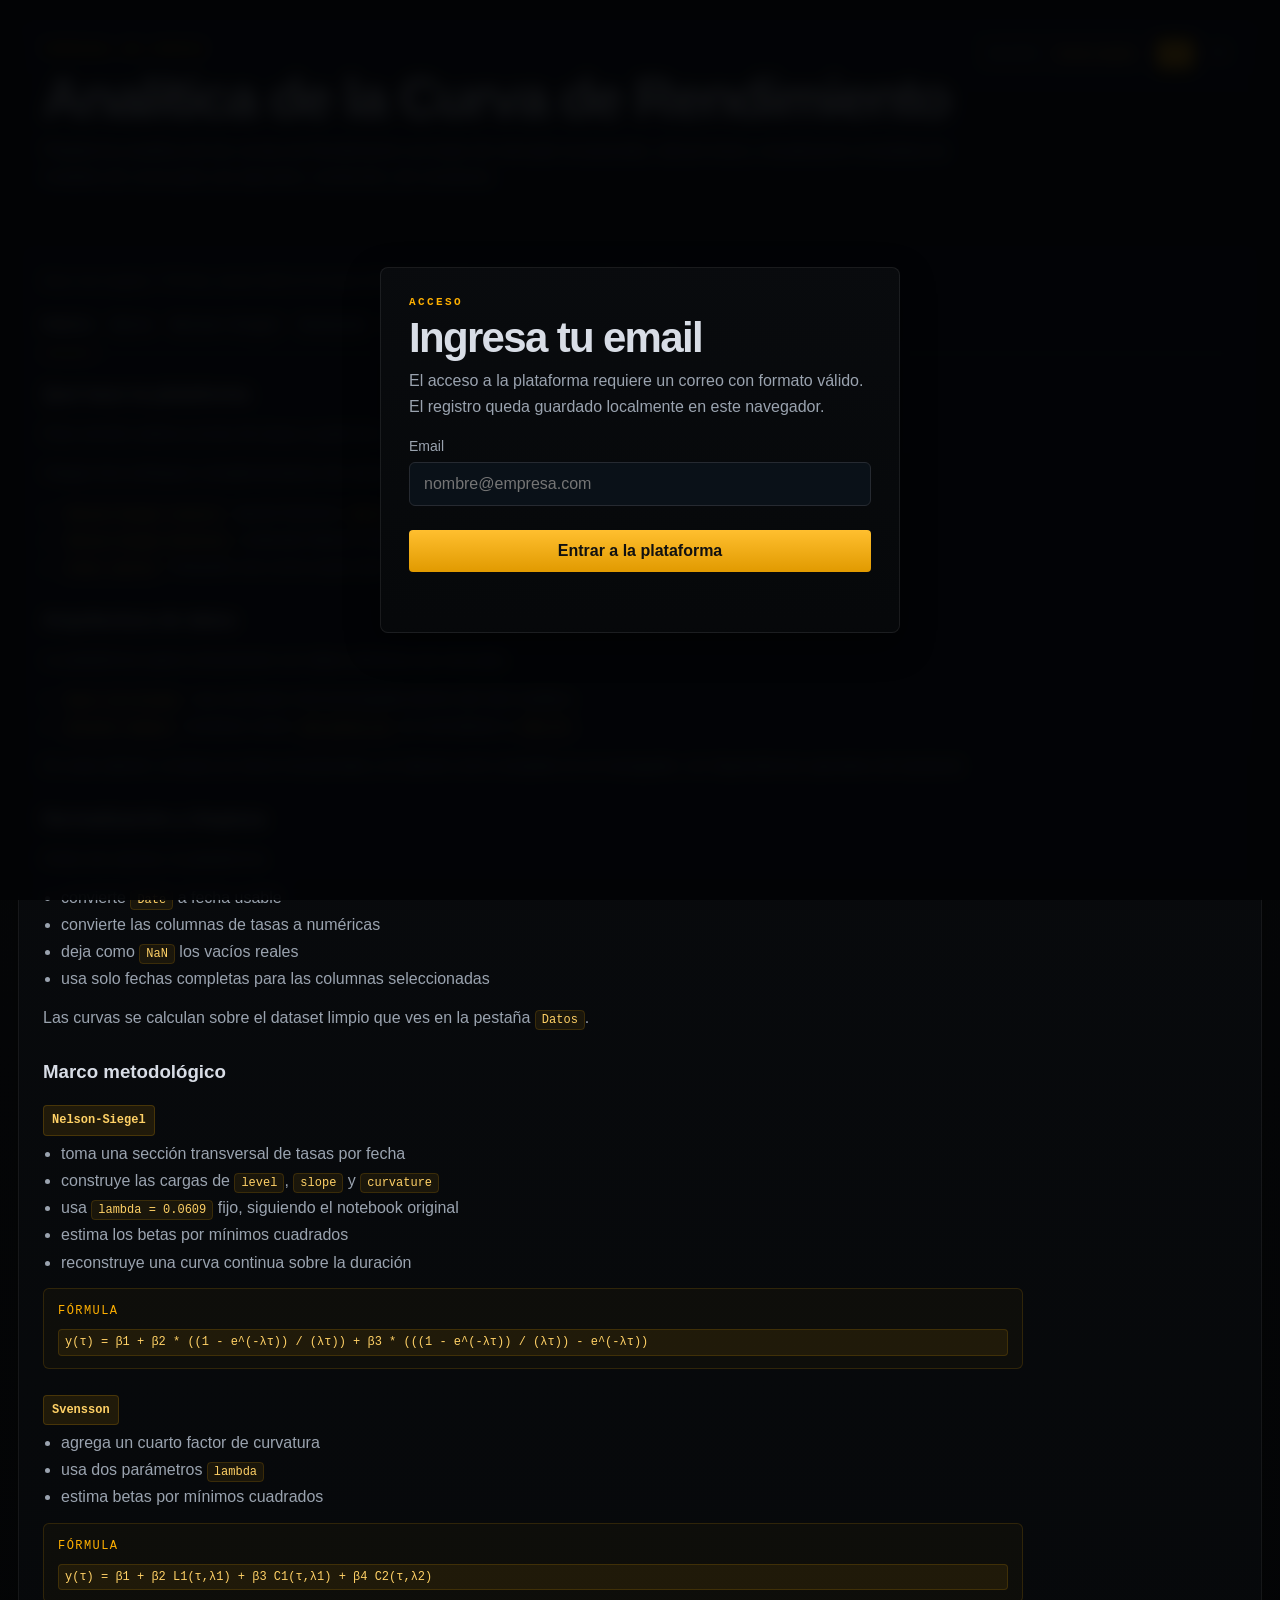
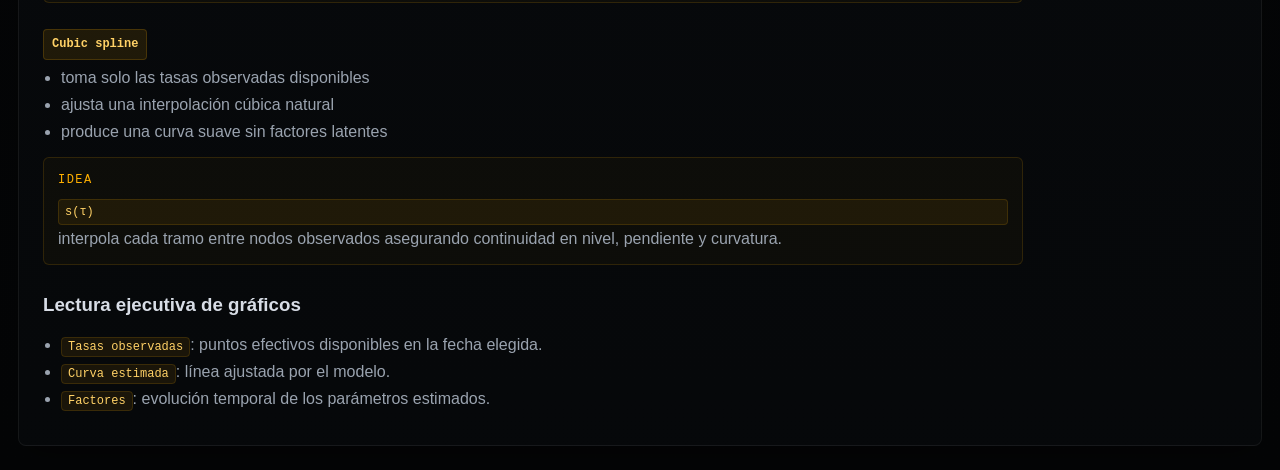
==== commit 7e4569fe: "Update Spanish landing title copy" ====
--- a/docs/index.html
+++ b/docs/index.html
@@ -39,9 +39,9 @@
           </div>
         </div>
       </div>
-      <h1>Analítica de Estructura Temporal</h1>
+      <h1>Analítica de la Curva de Rendimiento</h1>
       <p class="hero-copy">
-        Plataforma analítica de estructura temporal con base de mercado incorporada, cálculo local y visualización inmediata de modelos de curva para uso ejecutivo, comercial y de monitoreo.
+        Plataforma analítica de las curvas de Rendimiento con base de mercado incorporada, cálculo local y visualización inmediata de modelos de curva para uso ejecutivo, comercial y de monitoreo.
       </p>
     </section>
 
